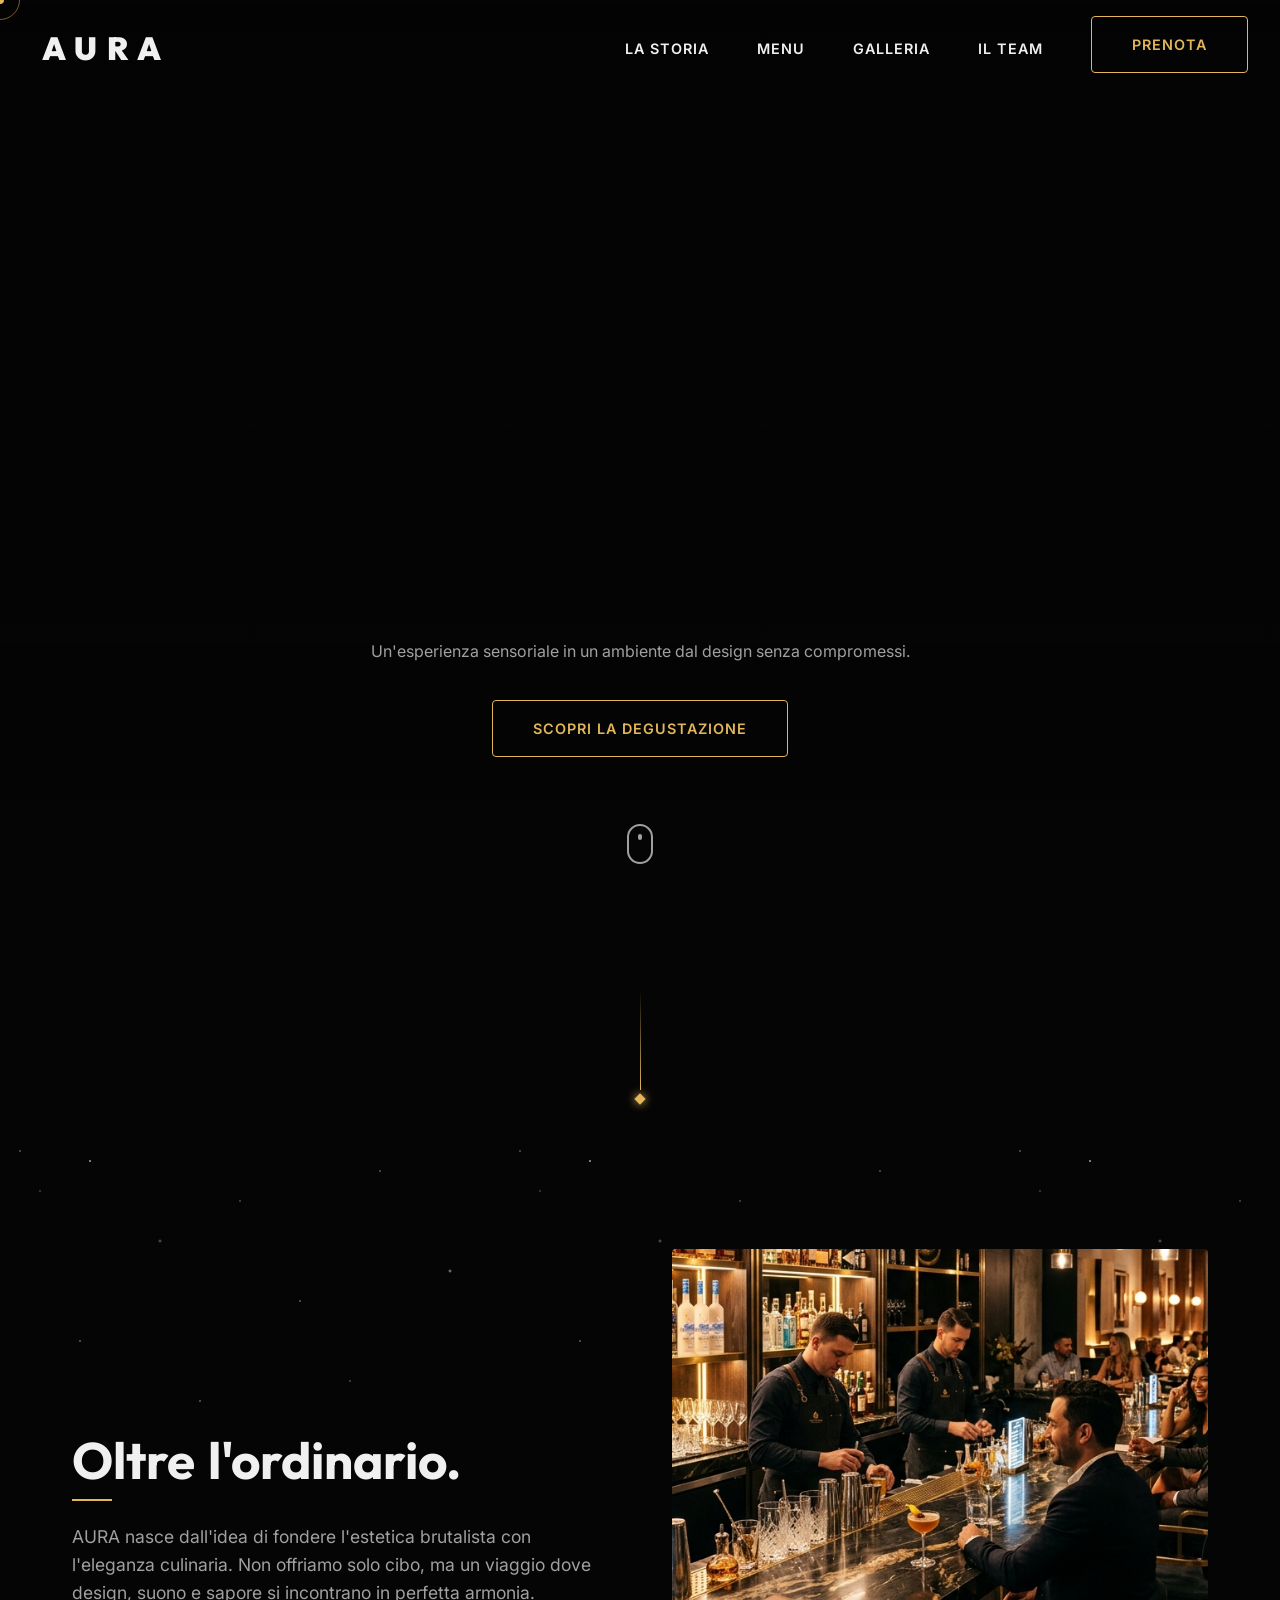
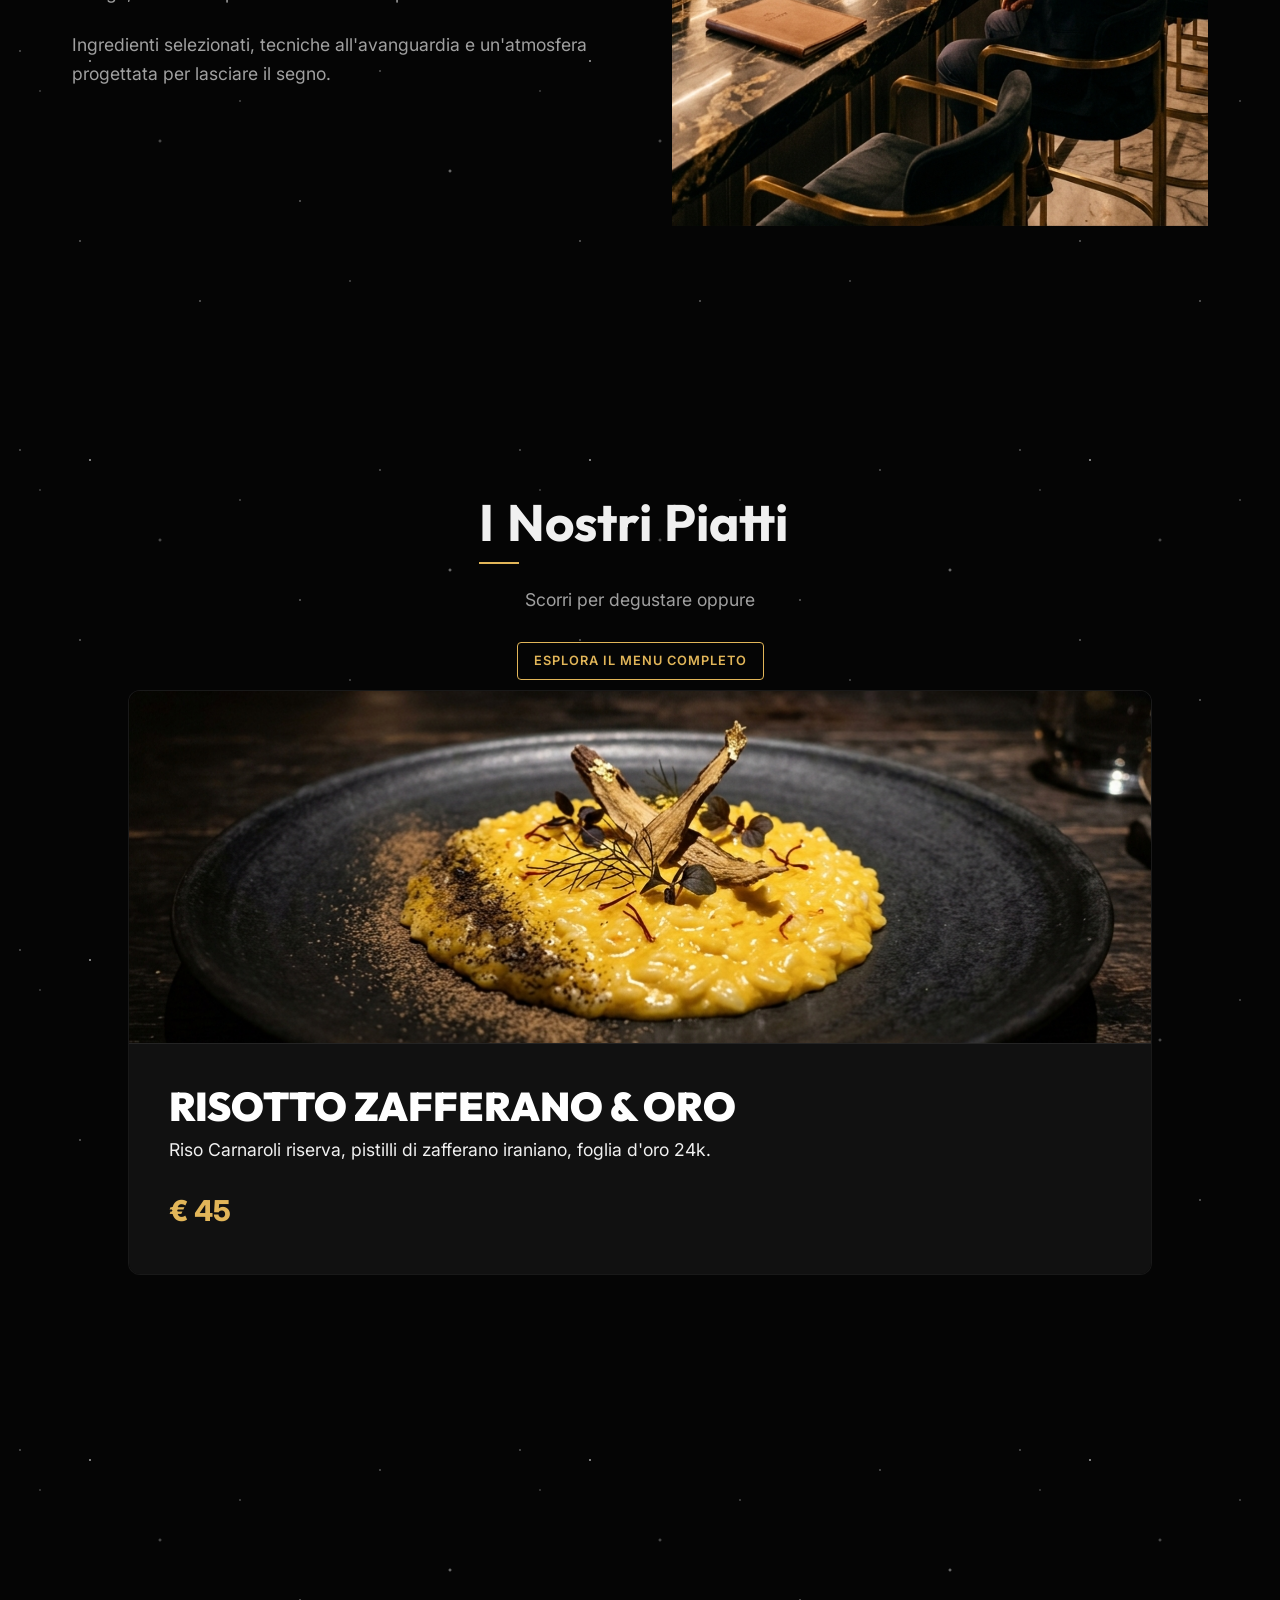
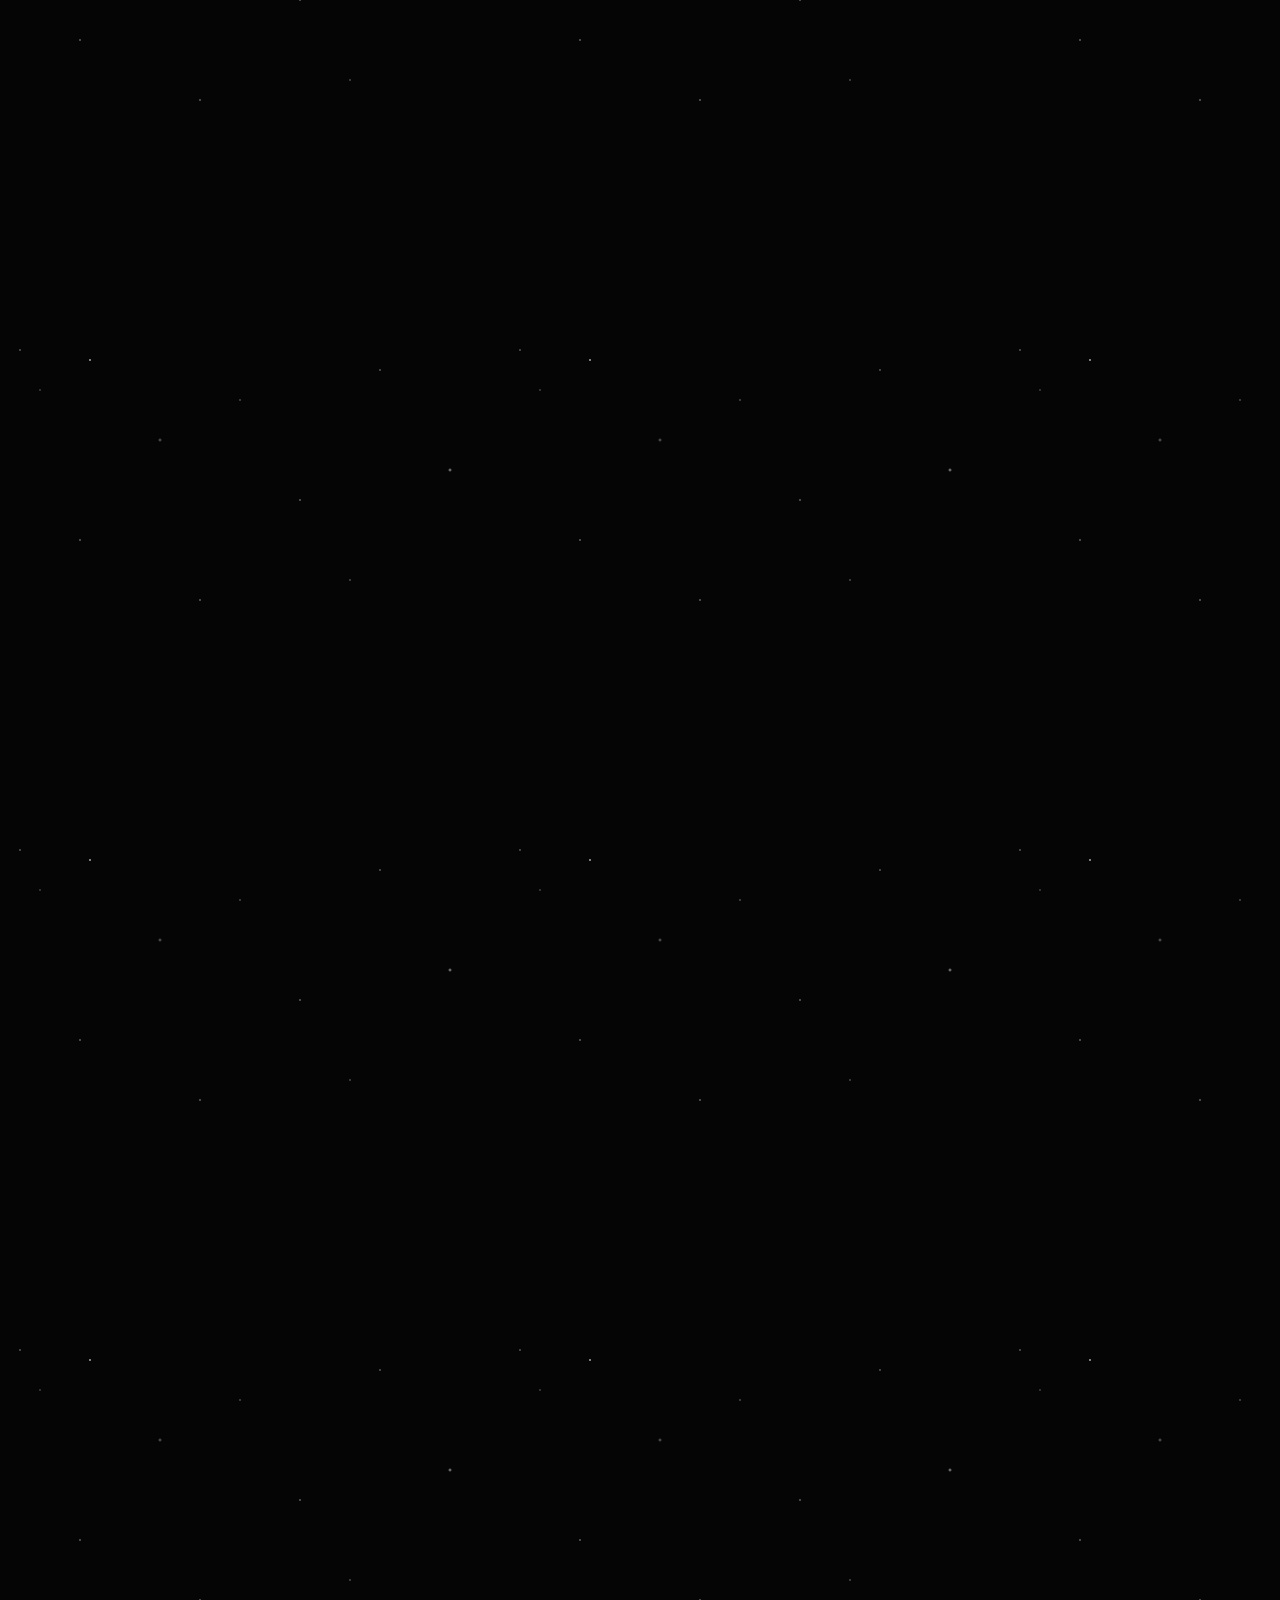
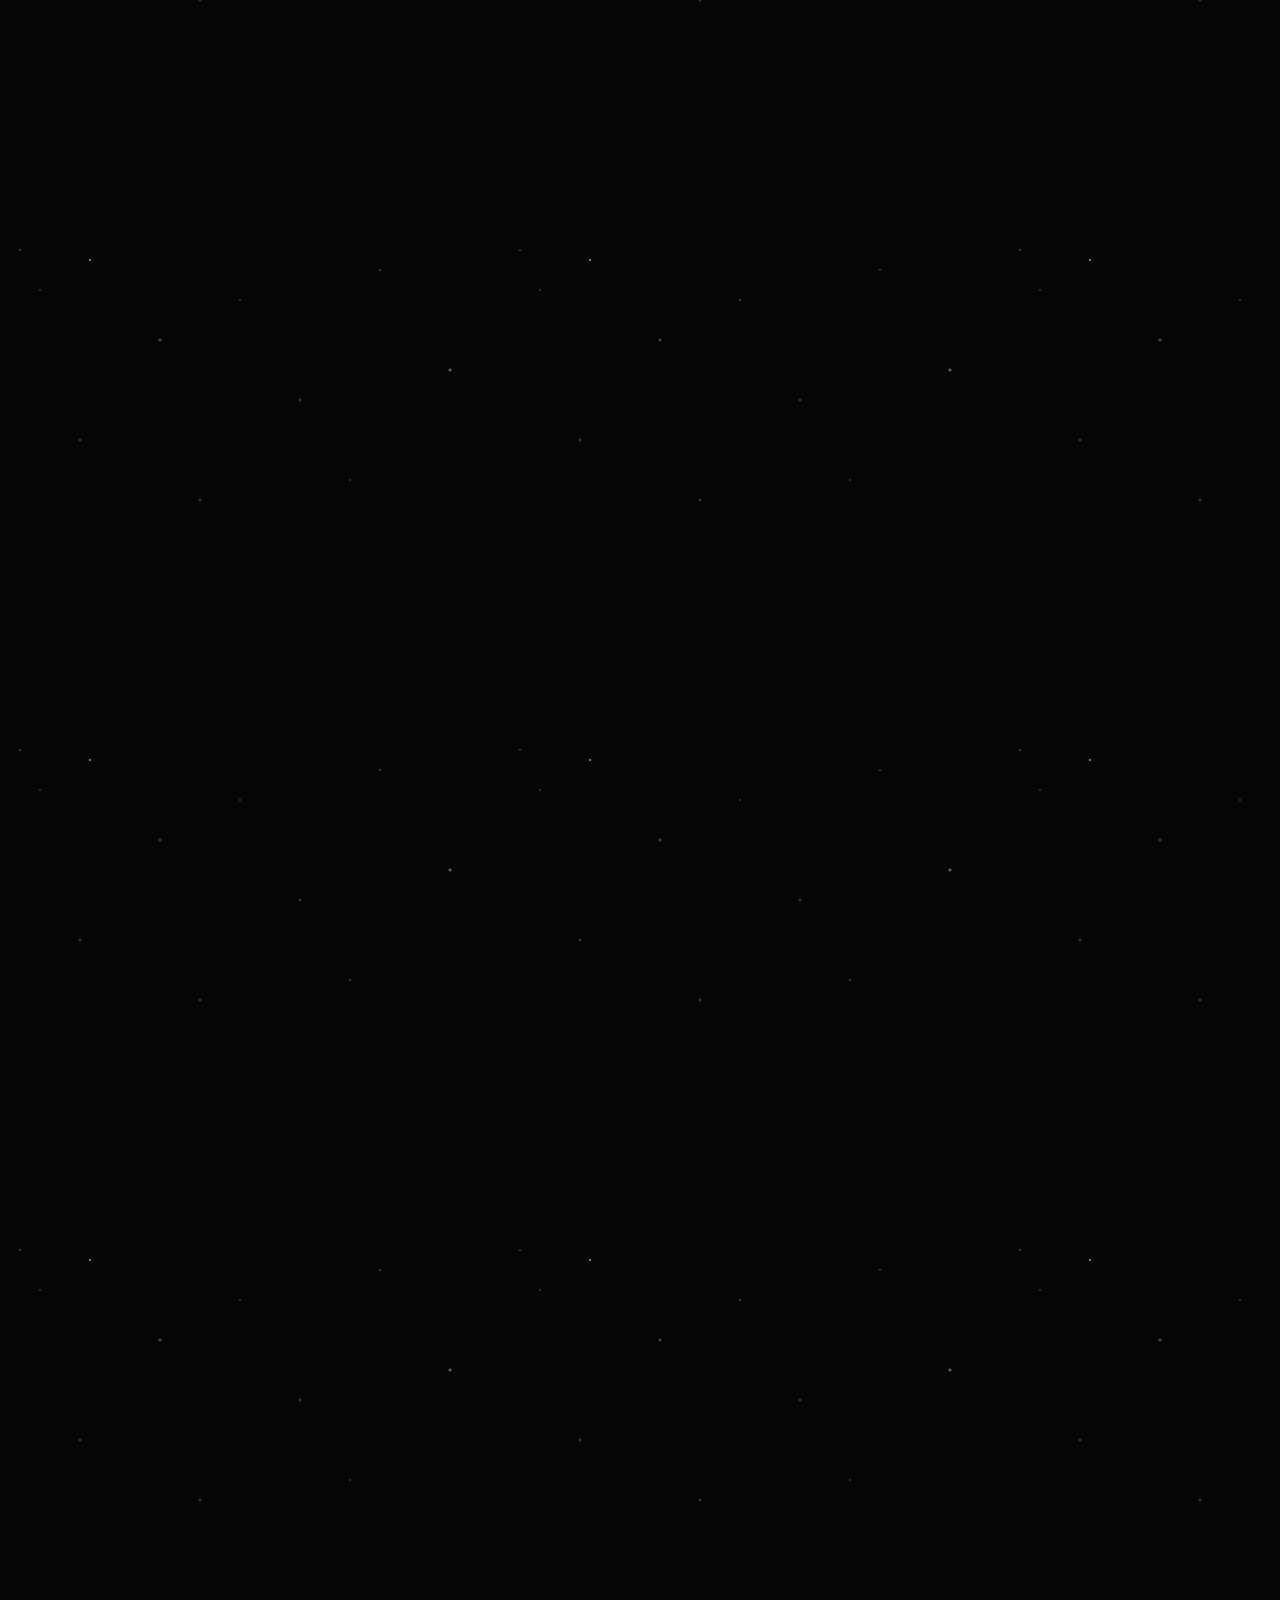
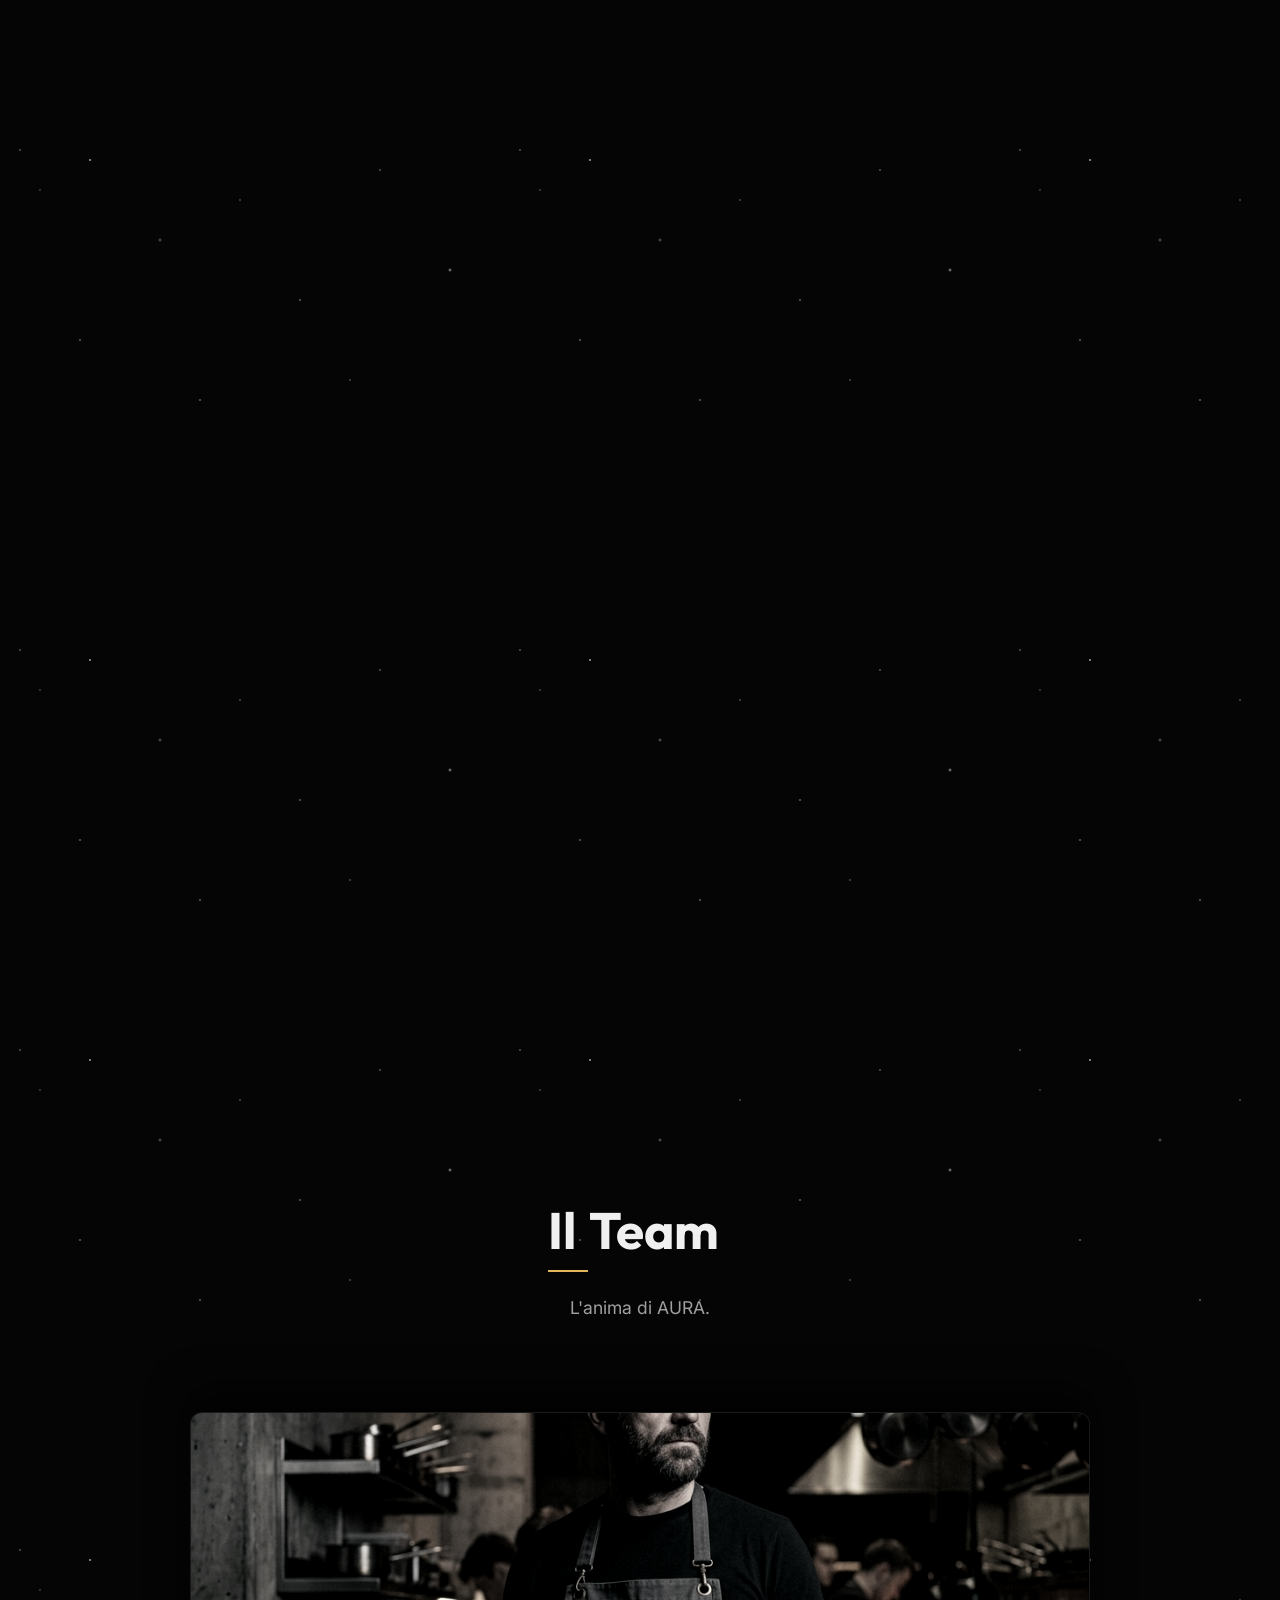
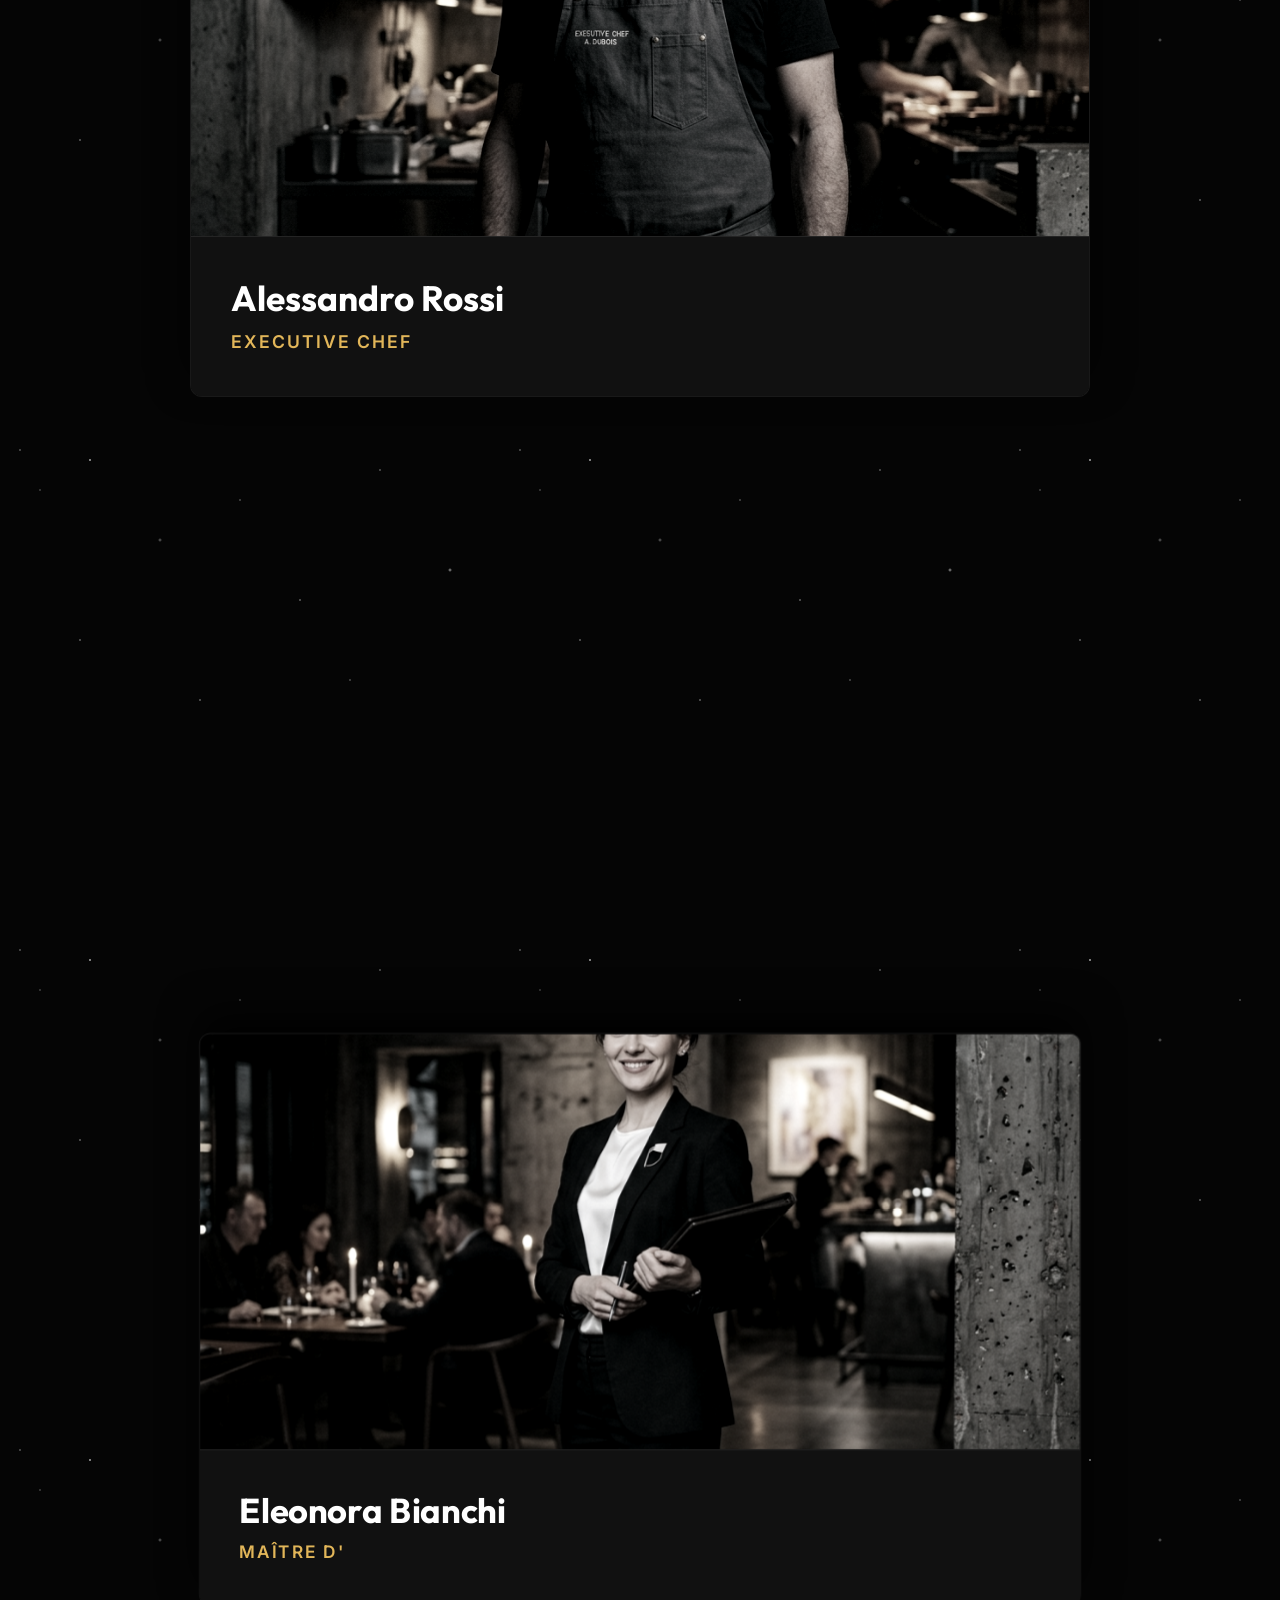
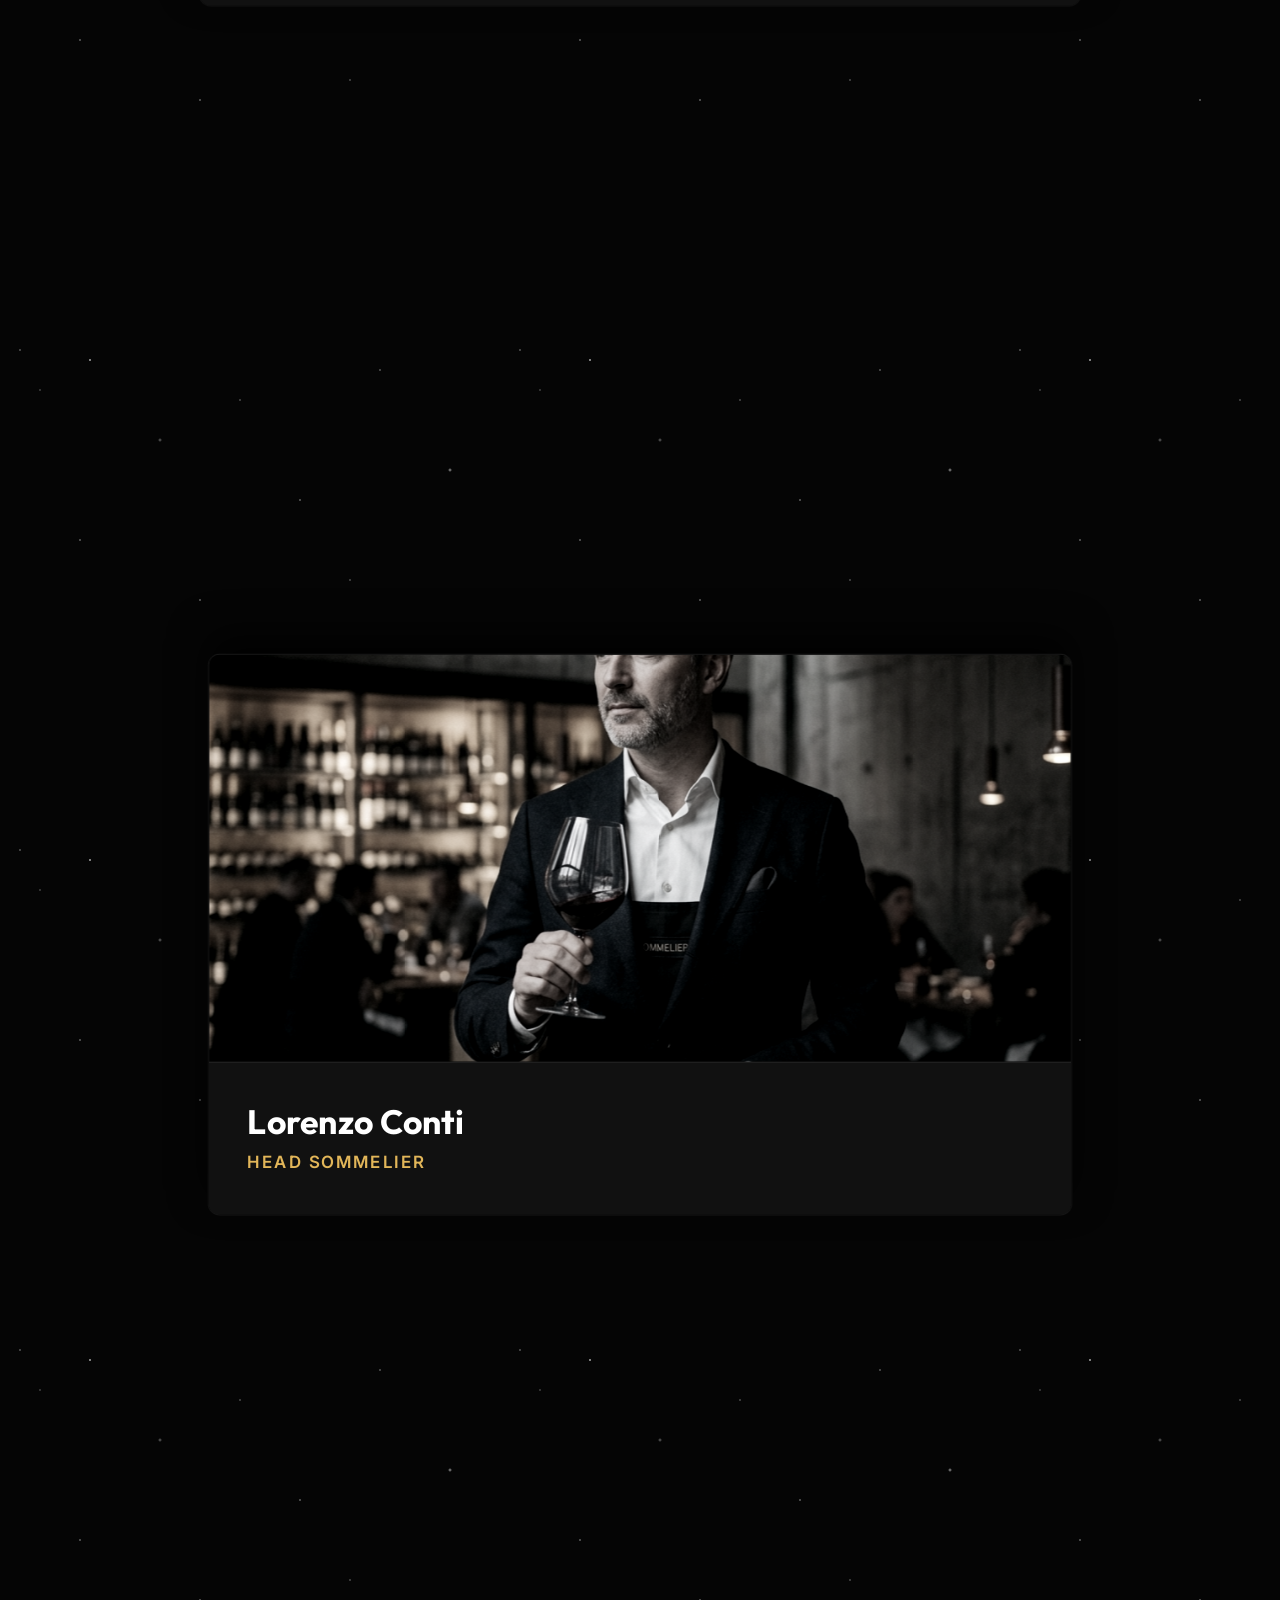
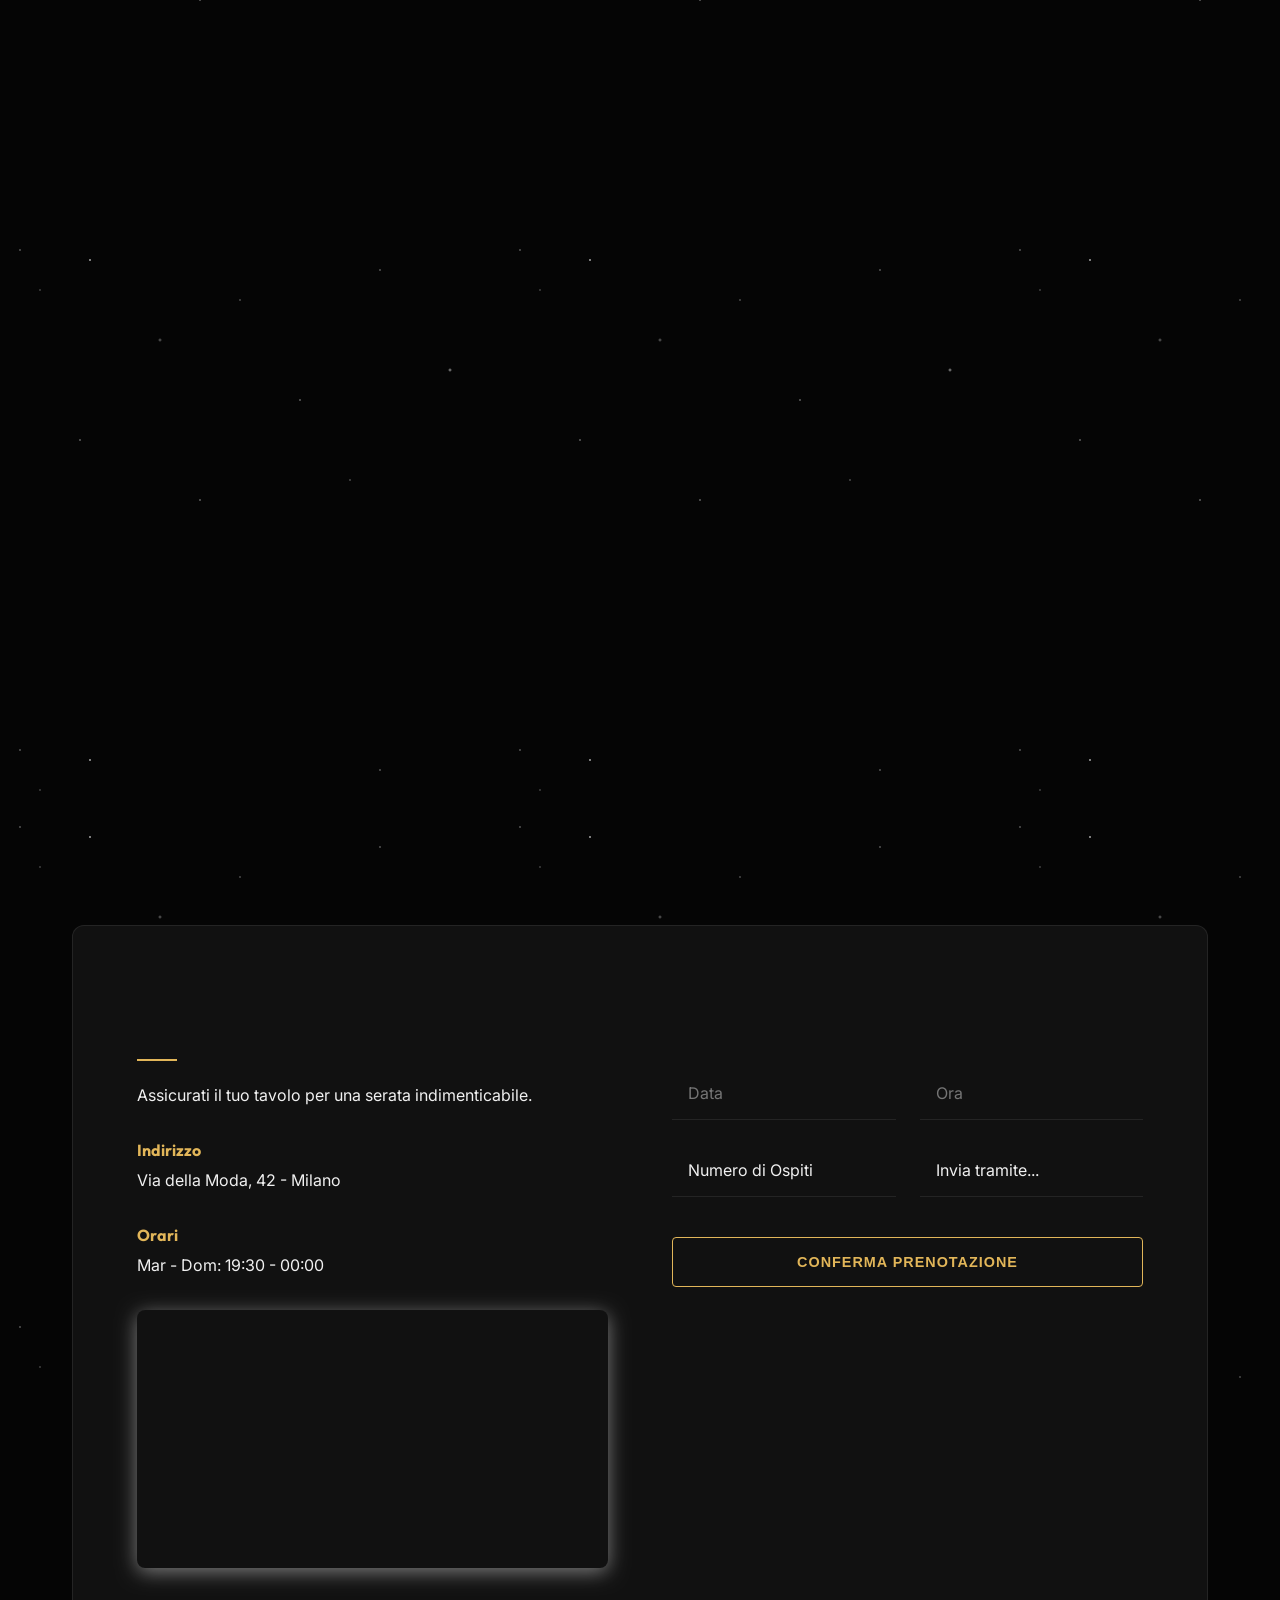
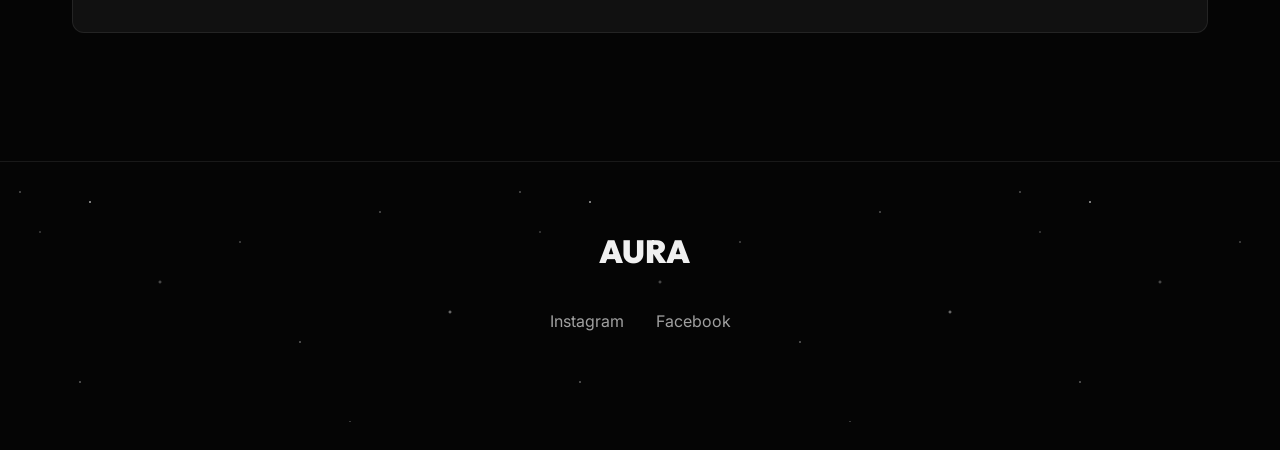
==== index.html @ 6ef17a2d "Add files via upload" ====
<!DOCTYPE html>
<html lang="it">
<head>
    <meta charset="UTF-8">
    <meta name="viewport" content="width=device-width, initial-scale=1.0">
    <title> | Ristorante Moderno</title>
    <meta name="description" content="AURA - Un'esperienza culinaria moderna ed elegante.">
    <link rel="stylesheet" href="style.css?v=3">
    <link rel="preconnect" href="https://fonts.googleapis.com">
    <link rel="preconnect" href="https://fonts.gstatic.com" crossorigin>
    <link href="https://fonts.googleapis.com/css2?family=Inter:wght@300;400;600;800&family=Outfit:wght@400;700;900&display=swap" rel="stylesheet">
</head>
<body>
    <div class="preloader">
        <span class="preloader-text">AURA</span>
        <img class="preloader-img" src="" alt="Logo" style="display: none; max-height: 80px; width: auto; object-fit: contain;">
    </div>
    <script>
        (function() {
            const cachedColor = localStorage.getItem('aura_primary_color');
            if (cachedColor) {
                document.documentElement.style.setProperty('--accent', cachedColor);
                var result = /^#?([a-f\d]{2})([a-f\d]{2})([a-f\d]{2})$/i.exec(cachedColor);
                if(result) {
                    window.siteAccentRGB = {
                        r: parseInt(result[1], 16),
                        g: parseInt(result[2], 16),
                        b: parseInt(result[3], 16)
                    };
                }
            }

            const cachedName = localStorage.getItem('aura_restaurant_name');
            if (cachedName) {
                document.title = cachedName + " | Ristorante Moderno";
                const preloaderText = document.querySelector('.preloader-text');
                if (preloaderText) preloaderText.textContent = cachedName;
                document.addEventListener('DOMContentLoaded', () => {
                    document.querySelectorAll('.logo-text').forEach(t => t.textContent = cachedName);
                });
            }

            const cachedLogo = localStorage.getItem('aura_main_logo');
            if (cachedLogo) {
                const text = document.querySelector('.preloader-text');
                const img = document.querySelector('.preloader-img');
                if(text) text.style.display = 'none';
                if(img) {
                    img.src = cachedLogo;
                    img.style.display = 'block';
                }
                // Aggiorna anche il logo principale per calcoli precisi prima che script.js si avvii
                document.addEventListener('DOMContentLoaded', () => {
                    const mainLogos = document.querySelectorAll('.logo-img');
                    mainLogos.forEach(logoImg => {
                        logoImg.src = cachedLogo;
                        logoImg.style.display = 'inline-block';
                        const textLogo = logoImg.parentElement.querySelector('.logo-text');
                        if (textLogo) textLogo.style.display = 'none';
                        logoImg.parentElement.style.letterSpacing = '0';
                        logoImg.parentElement.style.fontSize = '0';
                        logoImg.parentElement.style.paddingLeft = '0';
                    });
                });
            }
        })();
    </script>
    <div id="cursor" class="custom-cursor"></div>
    <div id="cursor-follower" class="custom-cursor-follower"></div>

    <nav class="navbar" id="navbar">
        <div class="nav-container">
            <a href="#home" class="logo">
                <span class="logo-text">AURA</span>
                <img class="logo-img" src="" alt="AURA Logo" data-image-slot="main_logo" style="display: none; max-height: 40px; width: auto; object-fit: contain;">
            </a>
            <ul class="nav-links">
                <li><a href="#about" class="nav-item">La Storia</a></li>
                <li><a href="menu.html" class="nav-item">Menu</a></li>
                <li><a href="gallery.html" class="nav-item">Galleria</a></li>
                <li><a href="#team" class="nav-item">Il Team</a></li>
                <li><a href="#contact" class="nav-item btn-primary">Prenota</a></li>
            </ul>
            <div class="hamburger">
                <span class="bar"></span>
                <span class="bar"></span>
            </div>
        </div>
    </nav>

    <main>
        <!-- HERO SECTION -->
        <header class="hero" id="home">
            <video class="hero-video" autoplay muted loop playsinline>
                <source src="assets/hero-video.mp4" type="video/mp4">
            </video>
            <div class="hero-bg" data-image-slot="hero_bg" style="background-image: url('assets/hero.png');"></div>
            <div class="hero-overlay"></div>
            <div class="hero-content">
                <p class="hero-subtitle">Un'esperienza sensoriale in un ambiente dal design senza compromessi.</p>
                <a href="#menu" class="btn-primary hero-btn">Scopri la Degustazione</a>
            </div>
            <div class="scroll-indicator">
                <div class="mouse">
                    <div class="wheel"></div>
                </div>
            </div>
        </header>

        <!-- ELEGANT DIVIDER -->
        <div class="elegant-divider">
            <div class="vertical-line"></div>
            <div class="diamond"></div>
        </div>

        <!-- ABOUT SECTION -->
        <section id="about" class="about section dark-section">
            <div class="container">
                <div class="about-grid">
                    <div class="about-text">
                        <h2 class="section-title scroll-reveal-text"><span class="text-inner">Oltre l'ordinario.</span></h2>
                        <p class="scroll-reveal delay-1">AURA nasce dall'idea di fondere l'estetica brutalista con l'eleganza culinaria. Non offriamo solo cibo, ma un viaggio dove design, suono e sapore si incontrano in perfetta armonia.</p>
                        <p class="scroll-reveal delay-2">Ingredienti selezionati, tecniche all'avanguardia e un'atmosfera progettata per lasciare il segno.</p>
                    </div>
                    <div class="about-image scroll-reveal-scale delay-3">
                        <div class="image-box dark-box">
                            <img src="assets/gallery1.png" alt="AURA Atmosfera" data-image-slot="about_image">
                        </div>
                    </div>
                </div>
            </div>
        </section>

        <!-- MENU SECTION (PINNED SCROLL) -->
        <section id="menu" class="menu-pinned-section dark-section">
            <div class="menu-sticky-container">
                <div class="menu-header">
                    <h2 class="section-title scroll-reveal-text"><span class="text-inner">I Nostri Piatti</span></h2>
                    <p class="section-subtitle">Scorri per degustare oppure <br><br><a href="menu.html" class="btn-primary" style="font-size: 0.8rem; padding: 0.5rem 1rem;">Esplora il Menu Completo</a></p>
                </div>
                
                <div class="menu-horizontal-wrapper">
                    <!-- Piatto 1 -->
                    <div class="menu-card bento-item">
                        <div class="card-img-box">
                            <img src="assets/risotto.png" alt="Risotto Zafferano & Oro" data-image-slot="showcase_1">
                        </div>
                        <div class="bento-content">
                            <h3 class="dish-title">Risotto Zafferano & Oro</h3>
                            <p class="dish-desc">Riso Carnaroli riserva, pistilli di zafferano iraniano, foglia d'oro 24k.</p>
                            <span class="price">€ 45</span>
                        </div>
                    </div>
                    
                    <!-- Piatto 2 -->
                    <div class="menu-card bento-item">
                        <div class="card-img-box">
                            <img src="assets/astice.png" alt="Astice & Tartufo" data-image-slot="showcase_2">
                        </div>
                        <div class="bento-content">
                            <h3 class="dish-title">Astice & Tartufo</h3>
                            <p class="dish-desc">Astice blu bretone, burro nocciola, tartufo nero pregiato.</p>
                            <span class="price">€ 60</span>
                        </div>
                    </div>
                    
                    <!-- Piatto 3 -->
                    <div class="menu-card bento-item">
                        <div class="card-img-box">
                            <img src="assets/dish_octopus_1777058446156.png" alt="Polpo Arrostito" data-image-slot="showcase_3">
                        </div>
                        <div class="bento-content">
                            <h3 class="dish-title">Polpo Arrostito</h3>
                            <p class="dish-desc">Polpo croccante, crema di patate affumicate, polvere di olive.</p>
                            <span class="price">€ 38</span>
                        </div>
                    </div>
                </div>
            </div>
        </section>

        <!-- TEAM SECTION (VERTICAL STACK) -->
        <section id="team" class="team-stack-section dark-section">
            <div class="team-stack-container">
                <div class="team-header">
                    <h2 class="section-title scroll-reveal-text"><span class="text-inner">Il Team</span></h2>
                    <p class="section-subtitle">L'anima di AURA.</p>
                </div>
                
                <div class="team-stack-wrapper">
                    <!-- Membro 1 -->
                    <div class="team-card bento-item">
                        <div class="card-img-box">
                            <img src="assets/team_chef_1777128284473.png" alt="Executive Chef" data-image-slot="team_chef">
                        </div>
                        <div class="bento-content text-center">
                            <h3 class="member-name">Alessandro Rossi</h3>
                            <p class="member-role">Executive Chef</p>
                        </div>
                    </div>
                    <!-- Membro 2 -->
                    <div class="team-card bento-item">
                        <div class="card-img-box">
                            <img src="assets/team_maitre_1777128296565.png" alt="Maitre D'" data-image-slot="team_maitre">
                        </div>
                        <div class="bento-content text-center">
                            <h3 class="member-name">Eleonora Bianchi</h3>
                            <p class="member-role">Maître D'</p>
                        </div>
                    </div>
                    <!-- Membro 3 -->
                    <div class="team-card bento-item">
                        <div class="card-img-box">
                            <img src="assets/team_sommelier_1777128545236.png" alt="Head Sommelier" data-image-slot="team_sommelier">
                        </div>
                        <div class="bento-content text-center">
                            <h3 class="member-name">Lorenzo Conti</h3>
                            <p class="member-role">Head Sommelier</p>
                        </div>
                    </div>
                    
                    <!-- Spacer per garantire che la terza carta si blocchi prima di far scorrere via la sezione -->
                    <div class="stack-spacer" style="height: 40vh; width: 100%;"></div>
                </div>
            </div>
        </section>

        <!-- CONTACT SECTION -->
        <section id="contact" class="contact section">
            <div class="container">
                <div class="contact-wrapper scroll-reveal">
                    <div class="contact-info">
                        <h2 class="section-title scroll-reveal-text"><span class="text-inner">Prenota</span></h2>
                        <p class="scroll-reveal delay-1">Assicurati il tuo tavolo per una serata indimenticabile.</p>
                        <div class="info-block scroll-reveal delay-2">
                            <h4>Indirizzo</h4>
                            <p>Via della Moda, 42 - Milano</p>
                        </div>
                        <div class="info-block scroll-reveal delay-3">
                            <h4>Orari</h4>
                            <p>Mar - Dom: 19:30 - 00:00</p>
                        </div>
                        <a href="https://www.google.com/maps/search/?api=1&query=Via+della+Moda+42+Milano" target="_blank" class="map-link scroll-reveal delay-4">
                            <iframe src="https://www.google.com/maps/embed?pb=!1m18!1m12!1m3!1d2798.1565403562635!2d9.186515976527582!3d45.46666873327668!2m3!1f0!2f0!3f0!3m2!1i1024!2i768!4f13.1!3m3!1m2!1s0x4786c6b3e6ccebbd%3A0x6b6c22119eb502!2sPiazza%20della%20Scala%2C%20Milano%20MI!5e0!3m2!1sit!2sit!4v1700000000000!5m2!1sit!2sit" width="100%" height="250" style="border:0; pointer-events: none;" allowfullscreen="" loading="lazy" referrerpolicy="no-referrer-when-downgrade"></iframe>
                        </a>
                    </div>
                    <div class="contact-form scroll-reveal-scale delay-1">
                        <form id="reservation-form">
                            <div class="form-group scroll-reveal">
                                <input type="text" id="name" required placeholder="Nome e Cognome">
                            </div>
                            <div class="form-row">
                                <div class="form-group scroll-reveal delay-1">
                                    <input type="text" id="date" placeholder="Data" onfocus="(this.type='date')" onblur="if(!this.value) this.type='text'" required>
                                </div>
                                <div class="form-group scroll-reveal delay-2">
                                    <input type="text" id="time" placeholder="Ora" onfocus="(this.type='time')" onblur="if(!this.value) this.type='text'" required>
                                </div>
                            </div>
                            <div class="form-row">
                                <div class="form-group scroll-reveal delay-3">
                                    <select id="guests" required>
                                        <option value="" disabled selected>Numero di Ospiti</option>
                                        <option value="1">1 Persona</option>
                                        <option value="2">2 Persone</option>
                                        <option value="3">3 Persone</option>
                                        <option value="4">4 Persone</option>
                                        <option value="5+">5+ Persone</option>
                                    </select>
                                </div>
                                <div class="form-group scroll-reveal delay-3">
                                    <select id="contact-method" required>
                                        <option value="" disabled selected>Invia tramite...</option>
                                        <option value="whatsapp">WhatsApp</option>
                                        <option value="email">Email</option>
                                    </select>
                                </div>
                            </div>
                            <button type="submit" class="btn-primary full-width scroll-reveal delay-4">Conferma Prenotazione</button>
                        </form>
                    </div>
                </div>
            </div>
        </section>
    </main>

    <footer>
        <div class="container footer-content scroll-reveal">
            <div class="footer-logo scroll-reveal-scale">
                <span class="logo-text">AURA</span>
                <img class="logo-img" src="" alt="AURA Logo" data-image-slot="main_logo" style="display: none; max-height: 60px; width: auto; object-fit: contain; margin: 0 auto;">
            </div>
            <div class="footer-social">
                <a href="#" class="scroll-reveal delay-1">Instagram</a>
                <a href="#" class="scroll-reveal delay-2">Facebook</a>
            </div>
            <div class="footer-copy scroll-reveal delay-3">
                &copy; 2026 AURA Restaurant. Tutti i diritti riservati.
            </div>
        </div>
    </footer>

    <!-- Firebase Compat SDK -->
    <script src="https://www.gstatic.com/firebasejs/10.5.0/firebase-app-compat.js"></script>
    <script src="https://www.gstatic.com/firebasejs/10.5.0/firebase-firestore-compat.js"></script>
    
    <script src="script.js"></script>

    <!-- Lightbox Modal -->
    <div id="lightbox" class="lightbox">
        <span class="lightbox-close">&times;</span>
        <img id="lightbox-img" src="" alt="Fullscreen view">
    </div>
</body>
</html>
---- style.css ----
:root {
    --bg-color: #050505;
    --text-primary: #f0f0f0;
    --text-secondary: #a0a0a0;
    --accent: #E2B659; /* Premium Gold */
    --accent-hover: #F9D776;
    --card-bg: #111111;
    --border-color: rgba(255, 255, 255, 0.08);
    --nav-height: 80px;
    
    --font-heading: 'Outfit', sans-serif;
    --font-body: 'Inter', sans-serif;
    
    --transition-fast: 0.3s ease;
    --transition-slow: 0.8s cubic-bezier(0.16, 1, 0.3, 1);

    /* Starry Night Pattern */
    --starry-pattern: 
        radial-gradient(1px 1px at 20px 30px, rgba(255,255,255,0.8), rgba(0,0,0,0)),
        radial-gradient(1px 1px at 40px 70px, rgba(255,255,255,0.6), rgba(0,0,0,0)),
        radial-gradient(1.5px 1.5px at 90px 40px, rgba(255,255,255,0.9), rgba(0,0,0,0)),
        radial-gradient(2px 2px at 160px 120px, rgba(255,255,255,0.4), rgba(0,0,0,0)),
        radial-gradient(1px 1px at 240px 80px, rgba(255,255,255,0.7), rgba(0,0,0,0)),
        radial-gradient(1.5px 1.5px at 300px 180px, rgba(255,255,255,0.5), rgba(0,0,0,0)),
        radial-gradient(1px 1px at 380px 50px, rgba(255,255,255,0.8), rgba(0,0,0,0)),
        radial-gradient(2px 2px at 450px 150px, rgba(255,255,255,0.6), rgba(0,0,0,0)),
        radial-gradient(1px 1px at 80px 220px, rgba(255,255,255,0.9), rgba(0,0,0,0)),
        radial-gradient(1.5px 1.5px at 200px 280px, rgba(255,255,255,0.5), rgba(0,0,0,0)),
        radial-gradient(1px 1px at 350px 260px, rgba(255,255,255,0.7), rgba(0,0,0,0));
    --starry-size: 500px 500px;
    --starry-pos: 0 0;
}

* {
    margin: 0;
    padding: 0;
    box-sizing: border-box;
    cursor: none !important;
}

html {
    scroll-behavior: smooth;
    font-size: 16px;
}

body {
    background-color: var(--bg-color);
    color: var(--text-primary);
    font-family: var(--font-body);
    line-height: 1.6;
    cursor: none; /* Custom cursor */
}

html {
    scroll-behavior: smooth;
    font-size: 16px;
}

body.no-scroll {
    overflow: hidden;
}

/* Custom Cursor */
.custom-cursor {
    width: 8px;
    height: 8px;
    background-color: var(--accent);
    border-radius: 50%;
    position: fixed;
    pointer-events: none;
    z-index: 100002;
    transform: translate(-50%, -50%);
    transition: transform 0.1s ease;
}

.custom-cursor-follower {
    width: 40px;
    height: 40px;
    border: 1px solid color-mix(in srgb, var(--accent) 50%, transparent);
    border-radius: 50%;
    position: fixed;
    pointer-events: none;
    z-index: 100001;
    transform: translate(-50%, -50%);
    transition: width 0.3s cubic-bezier(0.16, 1, 0.3, 1), height 0.3s cubic-bezier(0.16, 1, 0.3, 1), background-color 0.3s ease, border-radius 0.3s ease;
    display: flex;
    align-items: center;
    justify-content: center;
}

.custom-cursor-follower::after {
    content: attr(data-text);
    color: var(--bg-color);
    font-size: 0.8rem;
    font-weight: 800;
    font-family: var(--font-heading);
    opacity: 0;
    transition: opacity 0.3s ease;
}

body:hover .custom-cursor-follower.active {
    width: 60px;
    height: 60px;
    background-color: color-mix(in srgb, var(--accent) 10%, transparent);
    border-color: var(--accent);
}

body:hover .custom-cursor-follower.view-mode {
    width: 80px;
    height: 80px;
    background-color: var(--accent);
    border-color: var(--accent);
}

body:hover .custom-cursor-follower.view-mode::after {
    opacity: 1;
}

/* Preloader */
.preloader {
    position: fixed;
    top: 0;
    left: 0;
    width: 100%;
    height: 100vh;
    background-color: var(--bg-color);
    z-index: 10000;
    display: flex;
    align-items: center;
    justify-content: center;
    font-family: var(--font-heading);
    font-size: 3rem;
    font-weight: 900;
    color: var(--accent);
    transition: transform 0.8s cubic-bezier(0.76, 0, 0.24, 1);
}

.preloader.hide {
    transform: translateY(-100%);
}

/* Marquee Section */
.marquee-section {
    padding: 3rem 0;
    background-color: var(--accent); /* the text is accent, wait, marquee has accent bg */
    background-image: var(--starry-pattern);
    background-size: var(--starry-size);
    background-position: var(--starry-pos);
    color: var(--bg-color);
    overflow: hidden;
    position: relative;
    z-index: 2;
}

.marquee-inner {
    display: flex;
    width: max-content;
    animation: marquee 20s linear infinite;
}

.marquee-inner span {
    font-size: 4rem;
    font-family: var(--font-heading);
    font-weight: 900;
    padding-right: 3rem;
    white-space: nowrap;
    text-transform: uppercase;
}

@keyframes marquee {
    0% { transform: translateX(0); }
    100% { transform: translateX(-50%); }
}

/* Typography */
h1, h2, h3, h4 {
    font-family: var(--font-heading);
    font-weight: 700;
    line-height: 1.2;
}

a {
    text-decoration: none;
    color: inherit;
}

.container {
    max-width: 1200px;
    margin: 0 auto;
    padding: 0 2rem;
}

.section {
    padding: 8rem 0;
    position: relative;
    background-color: var(--bg-color);
    background-image: var(--starry-pattern);
    background-size: var(--starry-size);
    background-position: var(--starry-pos);
    z-index: 2;
}

/* Buttons */
.btn-primary {
    display: inline-block;
    padding: 1rem 2.5rem;
    background-color: transparent;
    color: var(--accent);
    border: 1px solid var(--accent);
    border-radius: 4px;
    font-weight: 600;
    text-transform: uppercase;
    letter-spacing: 1px;
    font-size: 0.9rem;
    transition: color 0.3s ease, transform 0.5s cubic-bezier(0.16, 1, 0.3, 1);
    cursor: pointer;
    position: relative;
    overflow: hidden;
}

.btn-primary::before {
    content: '';
    position: absolute;
    top: 0;
    left: 0;
    width: 100%;
    height: 100%;
    background-color: var(--accent);
    transform: scaleX(0);
    transform-origin: right;
    transition: transform 0.4s cubic-bezier(0.16, 1, 0.3, 1);
    z-index: -1;
}

.btn-primary:hover {
    color: var(--bg-color);
}

.btn-primary:hover::before {
    transform: scaleX(1);
    transform-origin: left;
}

/* Navbar */
.navbar {
    position: fixed;
    top: 0;
    left: 0;
    width: 100%;
    padding: 1rem 0;
    z-index: 1000;
    transition: background-color 0.4s ease, padding 0.4s ease, backdrop-filter 0.4s ease, border-bottom 0.4s ease;
}

.navbar.scrolled {
    background-color: rgba(10, 10, 10, 0.4);
    backdrop-filter: blur(16px) saturate(180%);
    -webkit-backdrop-filter: blur(16px) saturate(180%);
    padding: 0.5rem 0;
    border-bottom: 1px solid rgba(255, 255, 255, 0.1);
}

.nav-container {
    max-width: 1400px;
    margin: 0 auto;
    padding: 0 2rem;
    display: flex;
    justify-content: space-between;
    align-items: center;
    height: 100%;
}

.logo {
    font-family: var(--font-heading);
    font-size: 2rem;
    font-weight: 900;
    letter-spacing: 0.3em;
    text-transform: uppercase;
    text-decoration: none;
    color: var(--text-primary);
    z-index: 2000;
    transition: none; 
    transform-origin: center center;
    display: inline-flex;
    align-items: center;
    justify-content: center;
    -webkit-font-smoothing: antialiased;
    -moz-osx-font-smoothing: grayscale;
}

.logo-text {
    padding-left: 0.3em; /* Compensa il letter-spacing per un centro matematico perfetto */
}

.nav-links {
    display: flex;
    list-style: none;
    gap: 3rem;
    align-items: center;
}

.nav-item {
    font-size: 0.9rem;
    text-transform: uppercase;
    letter-spacing: 1px;
    font-weight: 600;
    position: relative;
    display: inline-block;
    transition: transform 0.5s cubic-bezier(0.16, 1, 0.3, 1);
}

.nav-links a:not(.btn-primary)::after {
    content: '';
    position: absolute;
    bottom: -5px;
    left: 0;
    width: 100%;
    height: 1px;
    background-color: var(--accent);
    transform: scaleX(0);
    transform-origin: right;
    transition: transform 0.3s ease;
}

.nav-links a:not(.btn-primary):hover::after {
    transform: scaleX(1);
    transform-origin: left;
}

.hamburger {
    display: none;
    cursor: pointer;
}

/* Hero Section */
.hero {
    height: 100vh;
    height: 100dvh;
    position: relative;
    display: flex;
    align-items: center;
    justify-content: center;
    overflow: hidden;
}

.hero-video {
    position: fixed;
    top: 0;
    left: 0;
    width: 100%;
    height: 100vh;
    height: 100dvh;
    object-fit: cover;
    z-index: -2;
    transform: scale(1.1);
    transition: transform 10s ease-out;
}

.hero.loaded .hero-video {
    transform: scale(1);
}

.hero-bg {
    display: none; /* Hidden on desktop */
    position: fixed;
    top: 0;
    left: 0;
    width: 100%;
    height: 100vh;
    height: 100dvh;
    background-size: cover;
    background-position: center;
    z-index: -2;
    transform: scale(1.1);
    transition: transform 10s ease-out;
}

.hero.loaded .hero-bg {
    transform: scale(1);
}

.hero-overlay {
    position: fixed;
    top: 0;
    left: 0;
    width: 100%;
    height: 100vh;
    height: 100dvh;
    background: linear-gradient(to bottom, rgba(0,0,0,0.2) 0%, rgba(5,5,5,1) 95%);
    z-index: -1;
}

.hero-content {
    text-align: center;
    width: 100%;
    max-width: 1000px;
    padding: 0 2rem;
    z-index: 1;
    position: absolute;
    bottom: clamp(10%, 15vh, 15%);
    left: 50%;
    transform: translateX(-50%);
}

.hero-title {
    font-size: clamp(3rem, min(7.5vw, 15vh), 8rem);
    display: flex;
    flex-direction: column;
    margin-bottom: clamp(0.5rem, 2vh, 1.5rem);
    line-height: 0.95;
    letter-spacing: -2px;
    text-transform: uppercase;
}

.title-line {
    display: block;
    opacity: 0;
    transform: translateY(60px);
    animation: fadeUp 1.2s cubic-bezier(0.16, 1, 0.3, 1) forwards;
}

.title-line:nth-child(2) {
    animation-delay: 0.15s;
}

.highlight {
    background: linear-gradient(90deg, var(--accent), var(--accent-hover));
    -webkit-background-clip: text;
    -webkit-text-fill-color: transparent;
    color: var(--accent);
}

.hero-subtitle {
    font-size: clamp(1rem, min(1.2vw, 2.5vh), 1.2rem);
    color: var(--text-secondary);
    margin-bottom: clamp(1.5rem, 4vh, 3rem);
    opacity: 0;
    transform: translateY(30px);
    animation: fadeUp 1.2s cubic-bezier(0.16, 1, 0.3, 1) forwards 0.3s;
}

.hero-btn {
    opacity: 0;
    animation: fadeUp 1.2s cubic-bezier(0.16, 1, 0.3, 1) forwards 0.45s;
}

.scroll-indicator {
    position: absolute;
    bottom: clamp(15px, 4vh, 40px);
    left: 50%;
    transform: translateX(-50%);
    opacity: 0;
    animation: fadeIn 1s ease forwards 1s;
}

.mouse {
    width: 26px;
    height: 40px;
    border: 2px solid var(--text-secondary);
    border-radius: 20px;
    position: relative;
}

.wheel {
    width: 4px;
    height: 6px;
    background: var(--text-secondary);
    border-radius: 2px;
    position: absolute;
    top: 8px;
    left: 50%;
    transform: translateX(-50%);
    animation: scroll 1.5s infinite;
}

/* Elegant Divider */
.elegant-divider {
    display: flex;
    flex-direction: column;
    align-items: center;
    padding: 10vh 0 2vh;
    background-color: var(--bg-color);
    position: relative;
    z-index: 10;
}

.vertical-line {
    width: 1px;
    height: 100px;
    background: linear-gradient(to bottom, transparent, var(--accent));
}

.diamond {
    width: 8px;
    height: 8px;
    background-color: var(--accent);
    transform: rotate(45deg);
    margin-top: 5px;
    box-shadow: 0 0 10px var(--accent);
}

/* About Section */
.about-grid {
    display: grid;
    grid-template-columns: 1fr 1fr;
    gap: 4rem;
    align-items: center;
}

.section-title {
    font-size: clamp(2rem, 4vw, 3.5rem);
    margin-bottom: 2rem;
    position: relative;
    display: inline-block;
}

.section-title::after {
    content: '';
    position: absolute;
    bottom: -10px;
    left: 0;
    width: 40px;
    height: 2px;
    background-color: var(--accent);
}

.about-text p {
    color: var(--text-secondary);
    font-size: 1.1rem;
    margin-bottom: 1.5rem;
}

.about-image {
    position: relative;
}

.image-box {
    width: 100%;
    padding-bottom: 120%; /* Aspect ratio */
    border-radius: 4px;
    overflow: hidden;
    position: relative;
    transition: transform 0.6s cubic-bezier(0.16, 1, 0.3, 1), box-shadow 0.6s cubic-bezier(0.16, 1, 0.3, 1);
    transform-style: preserve-3d;
}

.image-box img {
    position: absolute;
    top: -10%; /* Give extra room for parallax */
    left: -10%;
    width: 120%;
    height: 120%;
    object-fit: cover;
    transform: translateY(var(--parallax-y, 0px)) scale(1.1);
    transition: transform 0.2s linear; /* Fast for parallax */
}

/* Menu Section */
.section-subtitle {
    color: var(--text-secondary);
    font-size: 1.1rem;
    margin-bottom: 4rem;
}

/* Menu Pinned Scroll Section */
.menu-pinned-section {
    height: 600vh; /* Aumentato per rendere il sito più lungo e lo scroll più controllato */
    position: relative;
    background-color: var(--bg-color);
    background-image: var(--starry-pattern);
    background-size: var(--starry-size);
    background-position: var(--starry-pos);
    z-index: 2;
}

.menu-sticky-container {
    position: sticky;
    top: 0;
    height: 100vh;
    width: 100%;
    overflow: hidden;
    display: flex;
    flex-direction: column;
    justify-content: center;
    align-items: flex-start; /* FONDAMENTALE: Fa partire il carosello dal margine sinistro! */
}

.menu-header {
    position: absolute;
    top: 8vh; /* Alzato verso l'alto */
    left: 0;
    width: 100%;
    text-align: center;
    z-index: 10;
}

.menu-horizontal-wrapper {
    display: flex;
    gap: 20vw;
    padding: 0 10vw;
    align-items: center;
    height: 65vh; /* Ridotto per non toccare il titolo */
    margin-top: 25vh; /* Spinto in basso per lasciare spazio al titolo "I Nostri Piatti" */
    will-change: transform;
    width: max-content;
}

.menu-card {
    width: 80vw; /* Riquadri larghissimi, esatti 80% dello schermo */
    max-width: none; /* Rimosso limite massimo per evitare che schermi grandi ne vedano due */
    height: 100%;
    flex-shrink: 0;
    display: flex;
    flex-direction: column;
    justify-content: flex-start;
    padding: 0; /* Padding rimosso dal contenitore per permettere all'immagine di riempirlo */
    position: relative;
    border-radius: 12px;
    background-color: var(--bg-color); /* Sfondo solido per il testo */
    border: 1px solid var(--border-color);
    transition: transform 0.6s cubic-bezier(0.16, 1, 0.3, 1), box-shadow 0.6s cubic-bezier(0.16, 1, 0.3, 1);
    transform-style: preserve-3d;
    overflow: hidden;
}

.card-img-box {
    position: relative;
    width: 100%;
    flex: 1; /* L'immagine prende tutto lo spazio rimanente */
    overflow: hidden;
    z-index: 0;
}

.card-img-box img {
    width: 100%;
    height: 100%;
    object-fit: cover;
    transition: transform 0.8s cubic-bezier(0.16, 1, 0.3, 1);
}

.menu-card:hover .card-img-box img {
    transform: scale(1.08); /* Effetto zoom più pronunciato al passaggio del mouse */
}

.menu-card .bento-content {
    position: relative;
    z-index: 2;
    padding: 2.5rem;
    background-color: var(--card-bg); /* Il testo ha il suo blocco scuro sotto l'immagine */
    transform: translateZ(30px); /* Leggero effetto 3D sul blocco di testo */
    border-top: 1px solid var(--border-color);
}

.menu-card .dish-title {
    font-size: 2.5rem;
    color: white;
    font-family: var(--font-heading);
    font-weight: 900;
    text-transform: uppercase;
    line-height: 1.1;
    margin-bottom: 0.5rem;
}

.menu-card .dish-desc {
    font-size: 1.1rem;
    color: var(--text-color);
    margin-bottom: 1.5rem;
}

.menu-card .price {
    font-size: 1.8rem;
    color: var(--accent);
    font-weight: 800;
    display: inline-block;
}

/* Team Vertical Stack Section */
.team-stack-section {
    position: relative;
    background-color: var(--bg-color);
    background-image: var(--starry-pattern);
    background-size: var(--starry-size);
    background-position: var(--starry-pos);
    z-index: 2;
    padding: 20vh 0 20vh 0; /* Compromesso per scorrere un po' */
}

.team-stack-container {
    max-width: 1400px;
    margin: 0 auto;
    padding: 0 2rem;
    position: relative;
}

.team-stack-container .team-header {
    position: sticky;
    top: 12vh; /* Sotto la navbar, perfettamente visibile */
    width: 100%;
    text-align: center;
    z-index: 10;
    margin-bottom: 10vh;
}

.team-stack-wrapper {
    display: flex;
    flex-direction: column;
    align-items: center;
    gap: 70vh; 
    padding-bottom: 0; 
}

.team-card {
    position: sticky;
    top: 25vh; /* Le carte si fermano e si impilano qui */
    width: 80vw;
    max-width: 900px;
    height: 65vh;
    display: flex;
    flex-direction: column;
    justify-content: flex-start;
    padding: 0; 
    border-radius: 12px;
    background-color: var(--bg-color); 
    border: 1px solid var(--border-color);
    transition: transform 0.6s cubic-bezier(0.16, 1, 0.3, 1), box-shadow 0.6s cubic-bezier(0.16, 1, 0.3, 1);
    transform-style: preserve-3d;
    overflow: hidden;
    box-shadow: 0 -20px 40px rgba(0,0,0,0.8); /* Ombra dinamica per distaccare le carte impilate */
}

.team-card:nth-child(1) { top: 26vh; z-index: 1; }
.team-card:nth-child(2) { top: 29vh; z-index: 2; transform: scale(0.98); }
.team-card:nth-child(3) { top: 32vh; z-index: 3; transform: scale(0.96); }

.team-card:hover {
    transform: translateY(-5px) scale(1) !important; /* Forza l'effetto hover sopra le scale statiche */
}

.team-card .card-img-box {
    position: relative;
    width: 100%;
    flex: 1;
    overflow: hidden;
    z-index: 0;
}

.team-card .card-img-box img {
    position: absolute;
    top: 0;
    left: 0;
    width: 100%;
    height: 100%;
    object-fit: cover;
    filter: grayscale(80%) contrast(1.1);
    transition: filter 0.4s ease, transform 0.6s ease;
}

.team-card:hover .card-img-box img {
    filter: grayscale(0%) contrast(1);
    transform: scale(1.05);
}

.team-card .bento-content {
    position: relative;
    z-index: 2;
    padding: 2.5rem;
    background-color: var(--card-bg); 
    transform: translateZ(30px); 
    border-top: 1px solid var(--border-color);
}

.member-name {
    font-family: var(--font-heading);
    font-size: 2.2rem;
    color: white;
    margin-bottom: 0.5rem;
}

.member-role {
    color: var(--accent);
    font-size: 1.1rem;
    font-weight: 600;
    text-transform: uppercase;
    letter-spacing: 2px;
}

/* Full Menu Page */
.page-inner {
    padding-top: var(--nav-height);
}

.menu-page-header {
    text-align: center;
    margin-bottom: 6rem;
    padding-top: 4rem;
}

.menu-categories {
    max-width: 900px;
    margin: 0 auto;
}

.menu-category {
    margin-bottom: 5rem;
}

.category-title {
    font-size: 3rem;
    color: var(--accent);
    text-align: center;
    margin-bottom: 3rem;
    position: relative;
    padding-bottom: 1rem;
}

.category-title::after {
    content: '';
    position: absolute;
    bottom: 0;
    left: 50%;
    transform: translateX(-50%);
    width: 60px;
    height: 2px;
    background-color: var(--border-color);
}

.menu-list {
    list-style: none;
}

.menu-item {
    margin-bottom: 2rem;
}

.item-header {
    display: flex;
    align-items: baseline;
    margin-bottom: 0.5rem;
}

.item-name {
    font-size: 1.5rem;
    color: white;
    font-family: var(--font-heading);
    margin: 0;
    white-space: nowrap;
}

.item-dots {
    flex-grow: 1;
    border-bottom: 1px dotted var(--text-secondary);
    margin: 0 1rem;
    position: relative;
    top: -5px;
    opacity: 0.5;
}

.item-price {
    font-size: 1.5rem;
    color: var(--accent);
    font-family: var(--font-heading);
    font-weight: 700;
}

.item-desc {
    color: var(--text-secondary);
    font-size: 1rem;
    max-width: 80%;
}

/* Contact */
.contact-wrapper {
    display: grid;
    grid-template-columns: 1fr 1fr;
    gap: 4rem;
    background-color: var(--card-bg);
    padding: 4rem;
    border-radius: 12px;
    border: 1px solid var(--border-color);
}

.info-block {
    margin-top: 2rem;
}

.info-block h4 {
    color: var(--accent);
    margin-bottom: 0.5rem;
}

.map-link {
    display: block;
    margin-top: 2rem;
    border-radius: 8px;
    overflow: hidden;
    filter: grayscale(100%) invert(90%);
    transition: transform 0.4s cubic-bezier(0.16, 1, 0.3, 1), filter 0.4s ease;
    cursor: pointer;
    box-shadow: 0 4px 20px rgba(0,0,0,0.5);
}

.map-link:hover {
    transform: scale(1.03);
    filter: grayscale(20%) invert(10%);
}

.contact-form .form-group {
    margin-bottom: 1.5rem;
}

.form-row {
    display: flex;
    gap: 1.5rem;
}

.form-row .form-group {
    flex: 1;
}

input, select {
    width: 100%;
    padding: 1rem;
    background-color: transparent;
    border: none;
    border-bottom: 1px solid var(--border-color);
    color: var(--text-primary);
    font-family: var(--font-body);
    font-size: 1rem;
    transition: border-color 0.3s ease;
    border-radius: 0; /* Fix iOS */
    -webkit-appearance: none; /* Fix iOS select/inputs */
    appearance: none;
}

input:focus, select:focus {
    outline: none;
    border-bottom-color: var(--accent);
}

input[type="date"], input[type="time"], select {
    cursor: pointer;
    color-scheme: dark; 
}

/* Fix iOS date/time placeholder issue */
input[type="date"]::-webkit-date-and-time-value,
input[type="time"]::-webkit-date-and-time-value {
    color: var(--text-primary);
    text-align: left;
}

input[type="date"]::-webkit-calendar-picker-indicator,
input[type="time"]::-webkit-calendar-picker-indicator {
    filter: invert(1);
    opacity: 0.8;
    cursor: pointer;
}

select option {
    background-color: #111111; 
    color: #f0f0f0;
}

.full-width {
    width: 100%;
    margin-top: 1rem;
}

/* Footer */
footer {
    border-top: 1px solid var(--border-color);
    padding: 4rem 0 2rem;
    text-align: center;
    position: relative;
    z-index: 2;
    background-color: var(--bg-color);
    background-image: var(--starry-pattern);
    background-size: var(--starry-size);
    background-position: var(--starry-pos);
}

.footer-logo {
    font-family: var(--font-heading);
    font-size: 2rem;
    font-weight: 900;
    margin-bottom: 2rem;
    display: flex;
    justify-content: center;
    align-items: center;
}

.footer-social {
    display: flex;
    justify-content: center;
    gap: 2rem;
    margin-bottom: 2rem;
}

.footer-social a {
    color: var(--text-secondary);
    transition: color 0.3s ease;
}

.footer-social a:hover {
    color: var(--accent);
}

.footer-copy {
    color: var(--text-secondary);
    font-size: 0.9rem;
}

/* Animations */
@keyframes fadeUp {
    from {
        opacity: 0;
        transform: translateY(60px);
    }
    to {
        opacity: 1;
        transform: translateY(0);
    }
}

@keyframes fadeIn {
    from { opacity: 0; }
    to { opacity: 1; }
}

@keyframes scroll {
    0% { transform: translate(-50%, 0); opacity: 1; }
    100% { transform: translate(-50%, 15px); opacity: 0; }
}

/* Scroll Reveal (Fade & Slide) */
.scroll-reveal {
    opacity: 0;
    transform: translateY(60px);
    transition: opacity 1.2s cubic-bezier(0.16, 1, 0.3, 1), transform 1.2s cubic-bezier(0.16, 1, 0.3, 1);
}

.scroll-reveal.visible {
    opacity: 1;
    transform: translateY(0);
}

/* Text Mask Reveal (Lando Norris style) */
.scroll-reveal-text {
    display: inline-block;
    vertical-align: top;
}

.word-mask {
    overflow: hidden;
    display: inline-block;
    vertical-align: top;
    margin-right: 0.25em; /* Space between words */
}

.word-inner {
    display: inline-block;
    transform: translateY(110%) rotate(4deg);
    transform-origin: left bottom;
    transition: transform 1.2s cubic-bezier(0.16, 1, 0.3, 1);
}

.scroll-reveal-text.visible .word-inner {
    transform: translateY(0) rotate(0deg);
}

/* Lightbox */
.lightbox {
    position: fixed;
    top: 0;
    left: 0;
    width: 100%;
    height: 100vh;
    background-color: rgba(5, 5, 5, 0.95);
    z-index: 100000;
    display: flex;
    justify-content: center;
    align-items: center;
    opacity: 0;
    pointer-events: none;
    transition: opacity 0.4s ease;
}

.lightbox.active {
    opacity: 1;
    pointer-events: auto;
}

.lightbox img {
    max-width: 90%;
    max-height: 90vh;
    object-fit: contain;
    transform: scale(0.9);
    transition: transform 0.4s cubic-bezier(0.16, 1, 0.3, 1);
    box-shadow: 0 20px 50px rgba(0,0,0,0.8);
    border-radius: 4px;
}

.lightbox.active img {
    transform: scale(1);
}

.lightbox-close {
    position: absolute;
    top: 30px;
    right: 40px;
    font-size: 4rem;
    color: var(--accent);
    cursor: none;
    font-family: var(--font-heading);
    transition: color 0.3s ease;
    line-height: 1;
}

.lightbox-close:hover {
    color: white;
}

/* Image Scale Reveal */
.scroll-reveal-scale {
    opacity: 0;
    transform: scale(1.05) translateY(40px);
    transition: opacity 1.4s cubic-bezier(0.16, 1, 0.3, 1), transform 1.4s cubic-bezier(0.16, 1, 0.3, 1);
}

.scroll-reveal-scale.visible {
    opacity: 1;
    transform: scale(1) translateY(0);
}

.delay-1 { transition-delay: 0.15s; }
.delay-2 { transition-delay: 0.3s; }
.delay-3 { transition-delay: 0.45s; }

/* Gallery Bento Grid */
.gallery-grid {
    display: grid;
    grid-template-columns: repeat(3, 1fr);
    grid-auto-rows: 350px;
    gap: 1.5rem;
    margin-top: 4rem;
}

.gallery-item {
    position: relative;
    border-radius: 12px;
    overflow: hidden;
    background-color: var(--card-bg);
    border: 1px solid var(--border-color);
    cursor: none;
    transition: transform 0.6s cubic-bezier(0.16, 1, 0.3, 1), box-shadow 0.6s cubic-bezier(0.16, 1, 0.3, 1);
    transform-style: preserve-3d;
}

.gallery-grid .gallery-item:nth-child(4n+1) {
    grid-column: span 2;
    grid-row: span 2;
}

.gallery-grid .gallery-item:nth-child(4n+4) {
    grid-column: span 2;
}

.gallery-item .gallery-img {
    width: 100%;
    height: 100%;
    object-fit: cover;
    transition: transform 0.8s cubic-bezier(0.16, 1, 0.3, 1), filter 0.5s ease;
    filter: brightness(0.85) grayscale(20%);
    position: absolute;
    top: 0;
    left: 0;
}

.gallery-item:hover .gallery-img {
    transform: scale(1.08);
    filter: brightness(1.1) grayscale(0%);
}

.gallery-item::after {
    content: '';
    position: absolute;
    top: 0; left: 0; width: 100%; height: 100%;
    border: 1px solid rgba(255, 255, 255, 0.1);
    border-radius: 12px;
    pointer-events: none;
    z-index: 2;
}

/* Responsive Design */
@media (max-width: 992px) {
    .about-grid, .contact-wrapper {
        grid-template-columns: 1fr;
    }
    
    .menu-bento-grid {
        grid-template-columns: repeat(2, 1fr);
    }
    
    .bento-item.large {
        grid-column: span 2;
        grid-row: span 1;
    }
}

@media (max-width: 768px) {
    .nav-links {
        position: fixed;
        top: 0;
        right: -100%;
        width: 100%;
        height: 100vh;
        background-color: var(--bg-color);
        flex-direction: column;
        justify-content: center;
        transition: right 0.4s ease;
        z-index: 2001;
    }
    
    .nav-links.active {
        right: 0;
    }
    
    .hero-video {
        display: none !important;
    }
    
    .hero-bg {
        display: block !important;
    }
    
    .hamburger {
        display: flex;
        flex-direction: column;
        gap: 6px;
        z-index: 2002;
    }
    
    .bar {
        width: 25px;
        height: 2px;
        background-color: var(--text-primary);
        transition: 0.3s ease;
    }
    
    .hamburger.active .bar:nth-child(1) {
        transform: translateY(8px) rotate(45deg);
    }
    
    .hamburger.active .bar:nth-child(2) {
        transform: translateY(-8px) rotate(-45deg);
    }

    .team-stack-section {
        padding: 18vh 0 10vh 0;
    }
    
    .team-stack-container .team-header {
        position: sticky;
        top: 10vh;
        margin-bottom: 5vh;
        z-index: 10;
    }
    
    .team-stack-wrapper {
        gap: 60vh;
        padding-bottom: 0; 
    }
    
    .team-card {
        width: 90vw;
        height: 55vh;
    }
    
    .team-card:nth-child(1) { top: 25vh; }
    .team-card:nth-child(2) { top: 27vh; }
    .team-card:nth-child(3) { top: 29vh; }
    
    .category-title {
        font-size: 2.2rem;
    }
    
    .item-header {
        flex-direction: column;
        align-items: flex-start;
    }
    
    .item-dots {
        display: none;
    }
    
    .item-price {
        margin-top: 0.5rem;
    }
    
    .item-desc {
        max-width: 100%;
    }
    
    .contact-wrapper {
        padding: 2rem;
    }
    
    .form-row {
        flex-direction: column;
        gap: 0;
    }
    
    .custom-cursor, .custom-cursor-follower {
        display: none; /* Hide custom cursor on mobile */
    }
    
    body {
        cursor: auto;
    }
    
    * {
        cursor: auto !important;
    }
    
    body.no-scroll {
        overflow: hidden;
    }
    
    .menu-pinned-section {
        height: 400vh;
    }
    
    .nav-item {
        font-size: 1.5rem;
    }
    
    .marquee-inner span {
        font-size: 2.5rem;
        padding-right: 2rem;
    }
    
    .section {
        padding: 5rem 0;
    }
    
    .section-title {
        font-size: 2.5rem;
    }
    
    .gallery-grid {
        grid-template-columns: 1fr;
        grid-auto-rows: 300px;
    }

    .gallery-grid .gallery-item:nth-child(n) {
        grid-column: span 1;
        grid-row: span 1;
    }
    
    /* Disattiva completamente il parallasse su mobile per evitare bug visivi */
    .gallery-item img, .image-box img {
        transform: none !important;
        top: 0;
        left: 0;
        width: 100%;
        height: 100%;
    }
    
    .menu-card .bento-content {
        padding: 1.5rem;
    }
    
    .menu-card .dish-title {
        font-size: 1.8rem;
    }
    
    .menu-card .price {
        font-size: 1.4rem;
    }
    
    .menu-header {
        position: relative;
        top: auto;
        padding-top: 2rem;
        margin-bottom: 2rem;
    }
    
    .section-subtitle {
        margin-bottom: 1rem;
    }
    
    .menu-horizontal-wrapper {
        margin-top: 0;
        height: 60vh;
    }
}

/* Helmet Gallery Style Dishes Grid */
.dishes-grid {
    display: grid;
    grid-template-columns: repeat(2, 1fr);
    gap: 40px;
    margin-top: 60px;
    margin-bottom: 150px;
    max-width: 1100px;
    margin-left: auto;
    margin-right: auto;
    padding: 0 20px;
    align-items: start; /* Allows uneven column scrolling later */
}

/* Offset the second column to create a masonry look */
@media (min-width: 769px) {
    .dishes-grid .dish-item:nth-child(even) {
        margin-top: 120px;
    }
}

.dish-item {
    position: relative;
    width: 100%;
    flex-direction: column;
}

.dish-card {
    position: relative;
    width: 100%;
    aspect-ratio: 1 / 1.05;
    cursor: none;
    background-color: transparent;
    overflow: visible;
}

.dish-card-inner {
    position: relative;
    width: 100%;
    height: 100%;
}

.dish-front {
    position: absolute;
    width: 100%;
    height: 100%;
    overflow: hidden;
    clip-path: polygon(0 0, 100% 0, 100% 85%, 70% 85%, 65% 100%, 0 100%);
    background-color: #111111;
}

.dish-back {
    position: absolute;
    width: 100%;
    height: 100%;
    overflow: hidden;
    clip-path: polygon(0 0, 100% 0, 100% 85%, 70% 85%, 65% 100%, 0 100%);
    background-color: #111111;
    opacity: 0;
    transition: opacity 0.5s cubic-bezier(0.16, 1, 0.3, 1);
    z-index: 2;
}

.dish-card.show-ingredients .dish-back {
    opacity: 1;
}

.dish-border-svg {
    position: absolute;
    top: 0; left: 0; width: 100%; height: 100%;
    pointer-events: none;
    fill: none;
    stroke: rgba(255, 255, 255, 0.2);
    stroke-width: 2px;
    vector-effect: non-scaling-stroke;
    z-index: 5;
    transition: stroke 0.3s ease;
}

.dish-card:hover .dish-border-svg {
    stroke: rgba(255, 255, 255, 0.5);
}

.dish-img {
    width: 100%;
    height: 100%;
    object-fit: cover;
    pointer-events: none;
    transition: transform 0.6s cubic-bezier(0.16, 1, 0.3, 1), opacity 0.4s ease;
    will-change: transform;
    opacity: 0.8;
}

.dish-card:hover .dish-img {
    transform: scale(1.08);
    opacity: 1;
}

/* Info below the card */
.dish-info {
    display: flex;
    align-items: baseline;
    padding: 12px 5px 0;
}

.dish-name {
    color: #fff;
    font-size: 15px;
    font-family: var(--font-body);
    font-weight: 500;
}

.dish-price {
    position: absolute;
    /* Centered in the empty triangle cut-out (centroid of the polygon gap) */
    left: 83%;
    top: 91%;
    transform: translate(-50%, -50%);
    color: var(--accent);
    font-size: 20px;
    font-family: var(--font-heading);
    font-weight: 700;
    letter-spacing: 0.5px;
    z-index: 10;
    pointer-events: none;
}

@media (max-width: 768px) {
    .dishes-grid {
        grid-template-columns: 1fr;
        gap: 30px;
    }
    .dishes-grid .dish-item:nth-child(even) {
        margin-top: 0;
    }
}

/* Ingredients Overlay (Click to reveal) */
.dish-ingredients-overlay {
    position: relative;
    width: 100%; height: 100%;
    background-color: rgba(10, 10, 10, 0.88);
    display: flex;
    flex-direction: column;
    justify-content: center;
    align-items: center;
    padding: 30px;
    text-align: center;
    z-index: 10;
    backdrop-filter: blur(4px);
}

.dish-ingredients-overlay h4 {
    color: var(--accent);
    font-size: 14px;
    font-family: var(--font-heading);
    text-transform: uppercase;
    letter-spacing: 2px;
    margin-bottom: 12px;
}

.dish-ingredients-overlay p {
    color: #fff;
    font-size: 16px;
    line-height: 1.6;
    font-weight: 300;
}
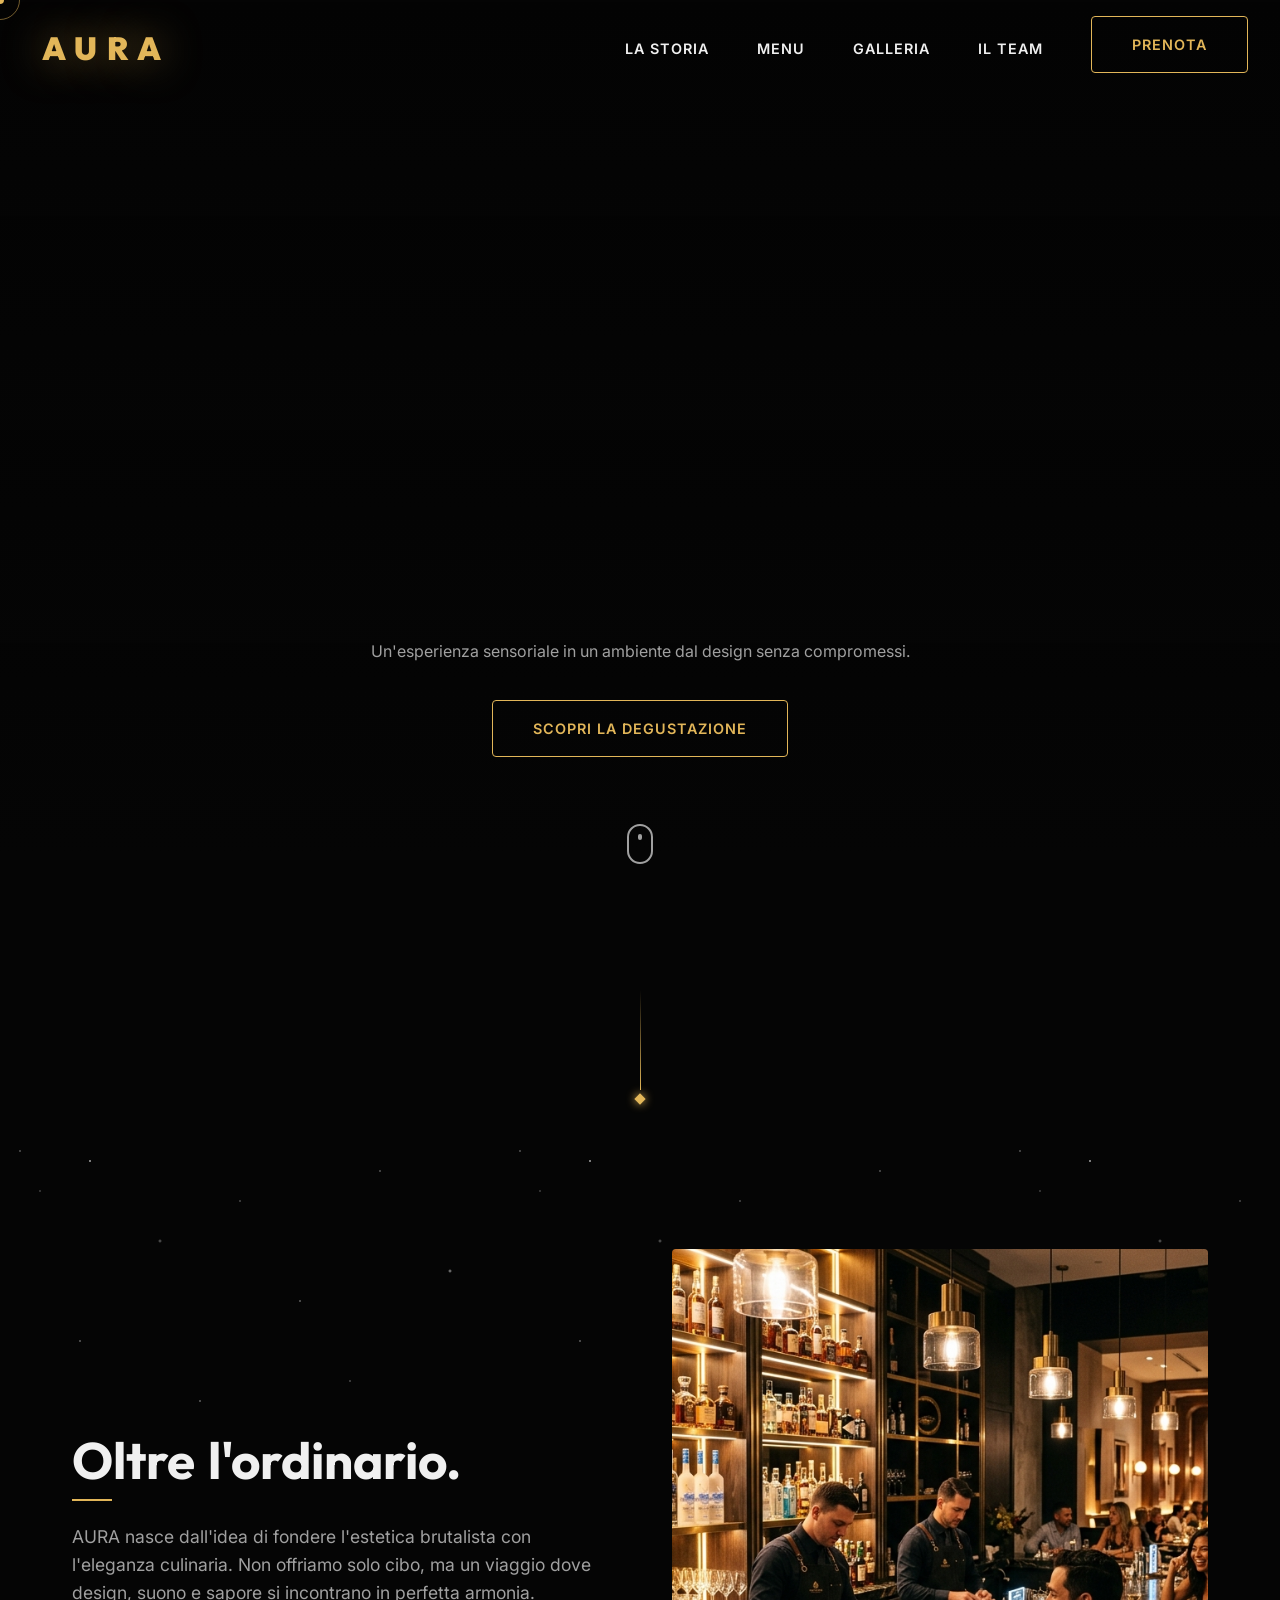
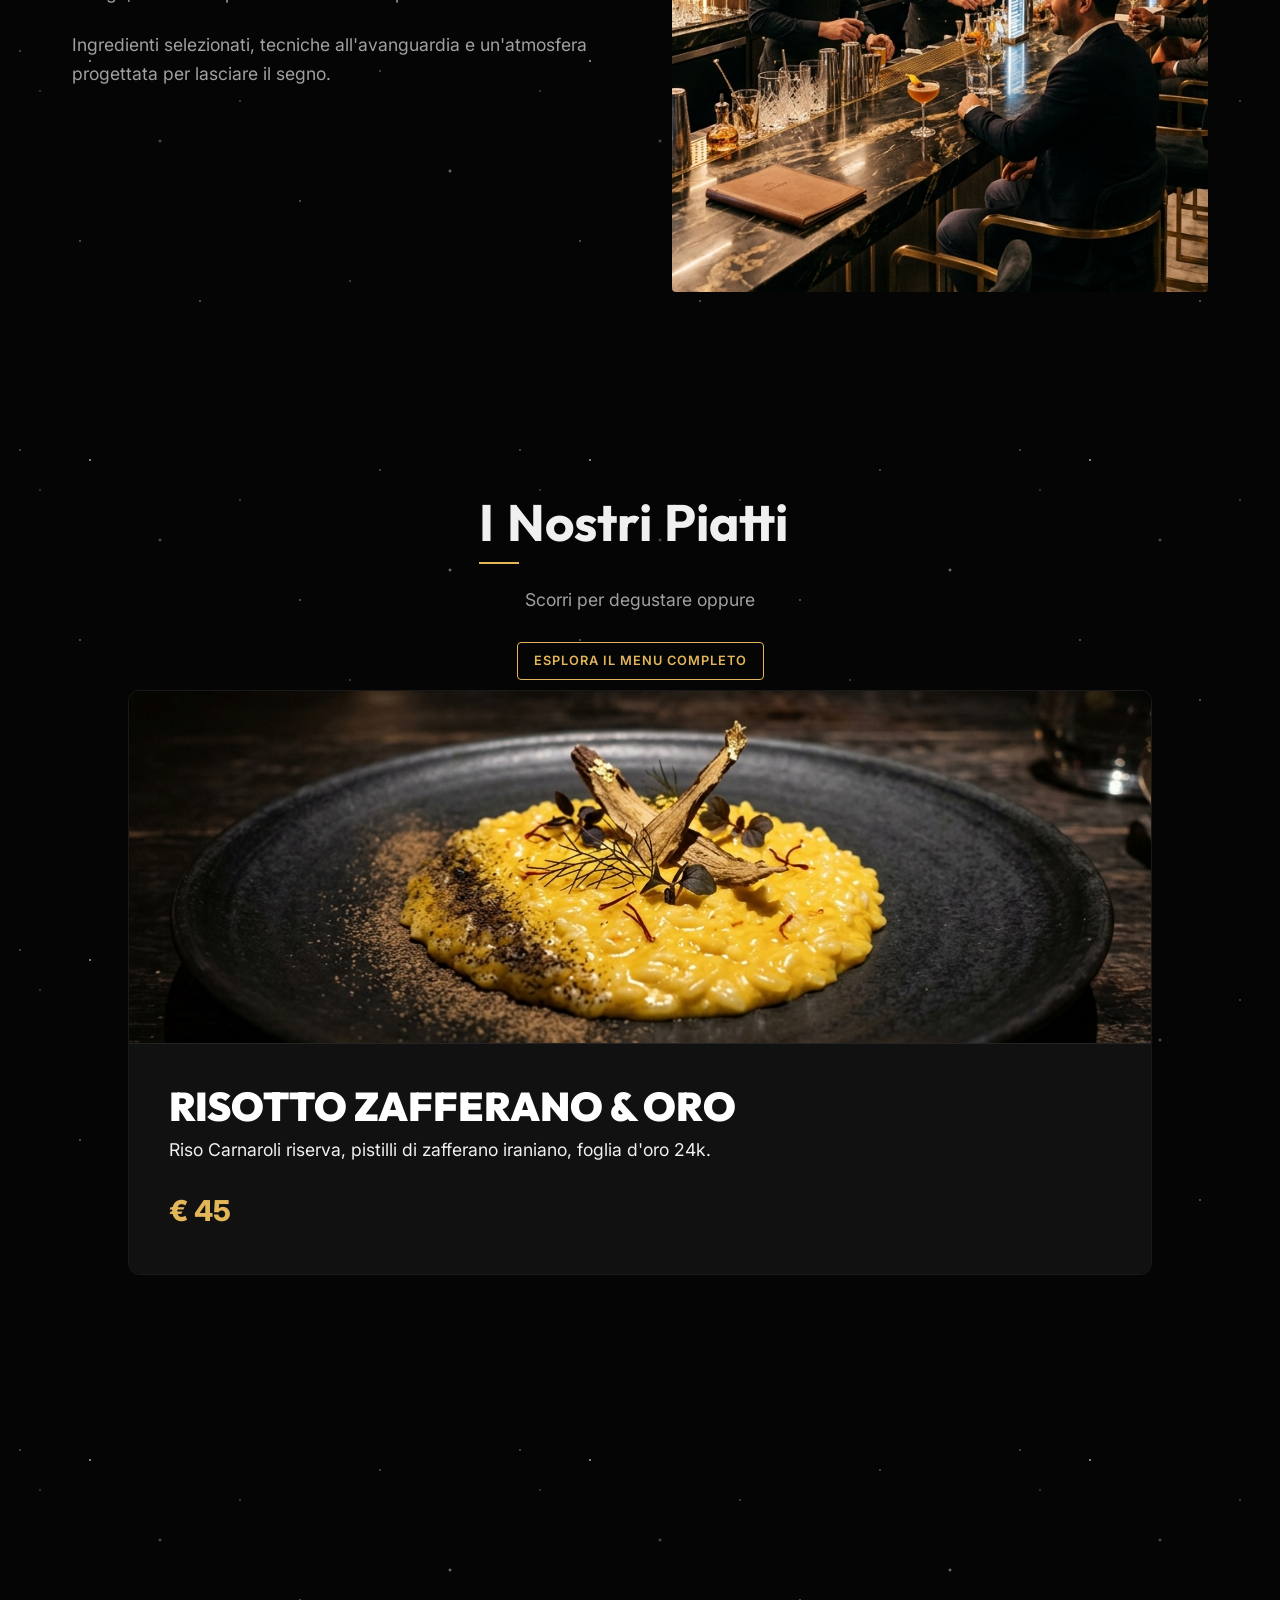
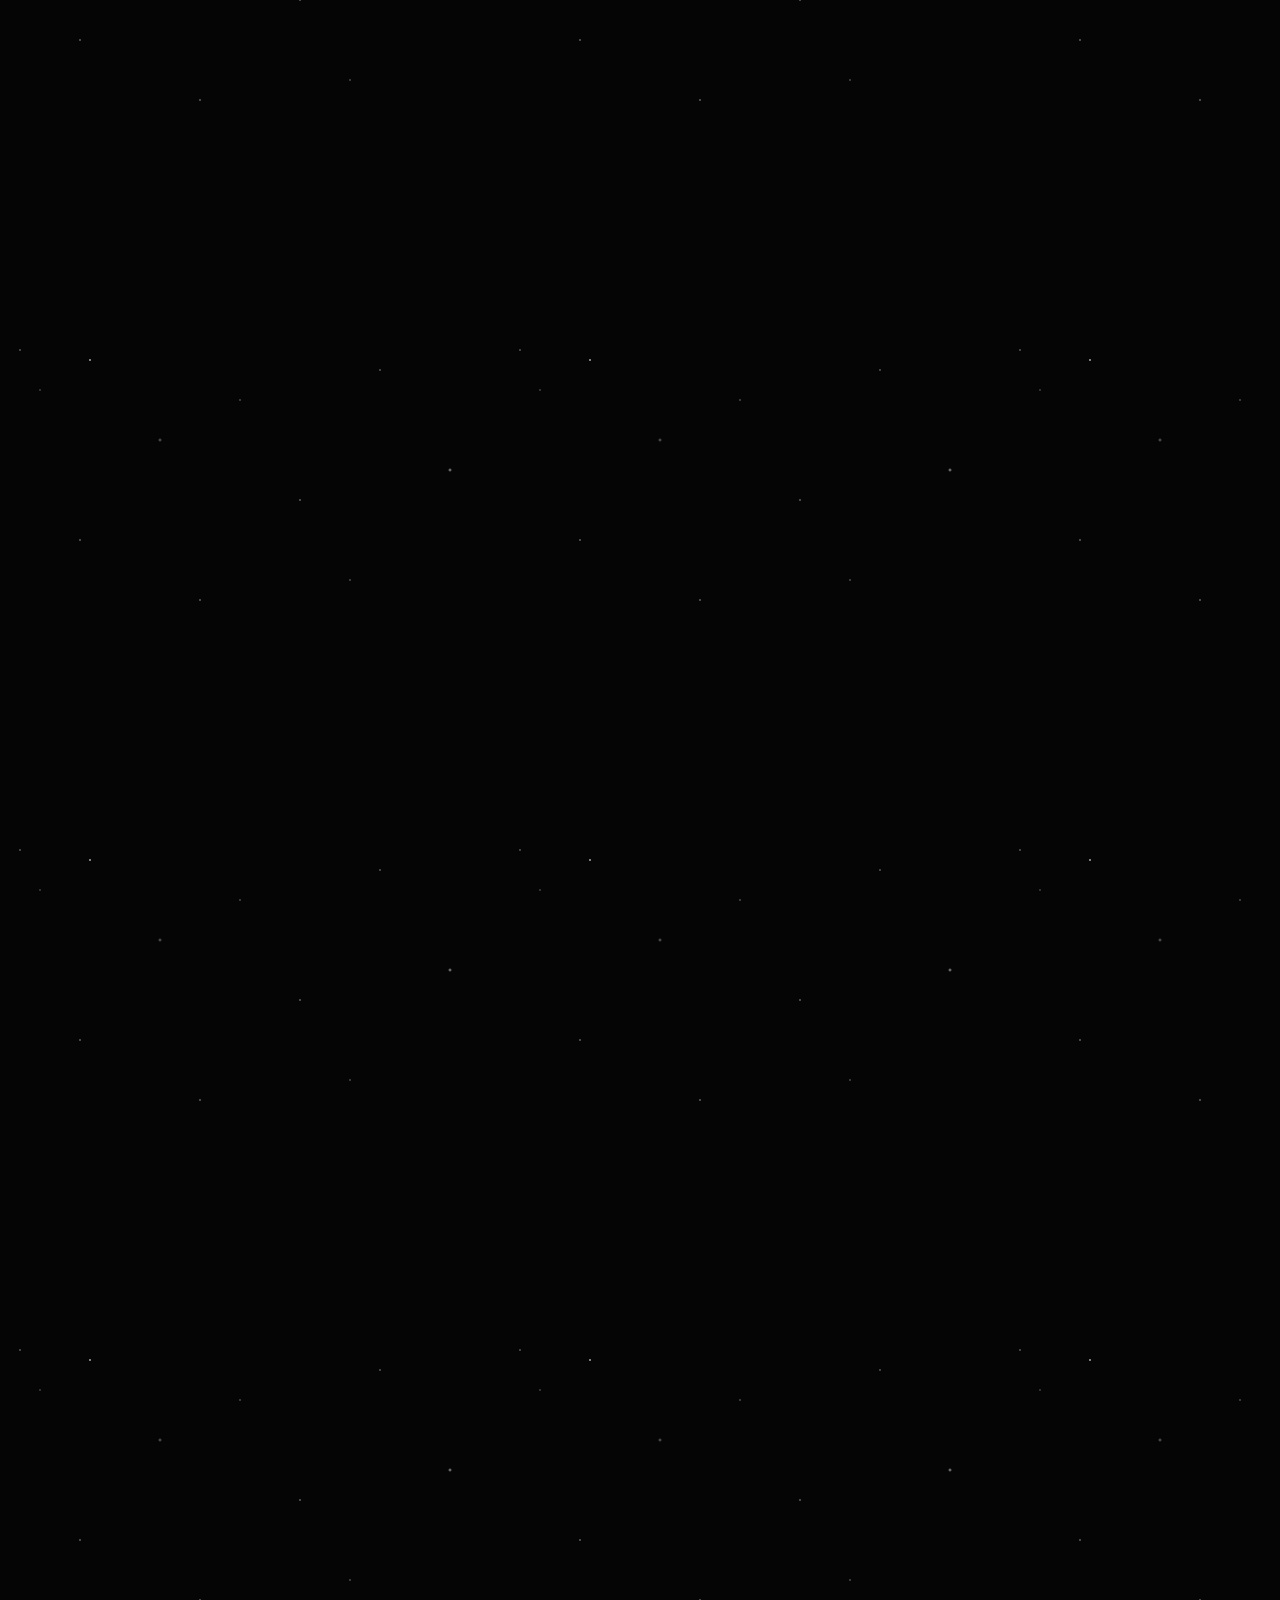
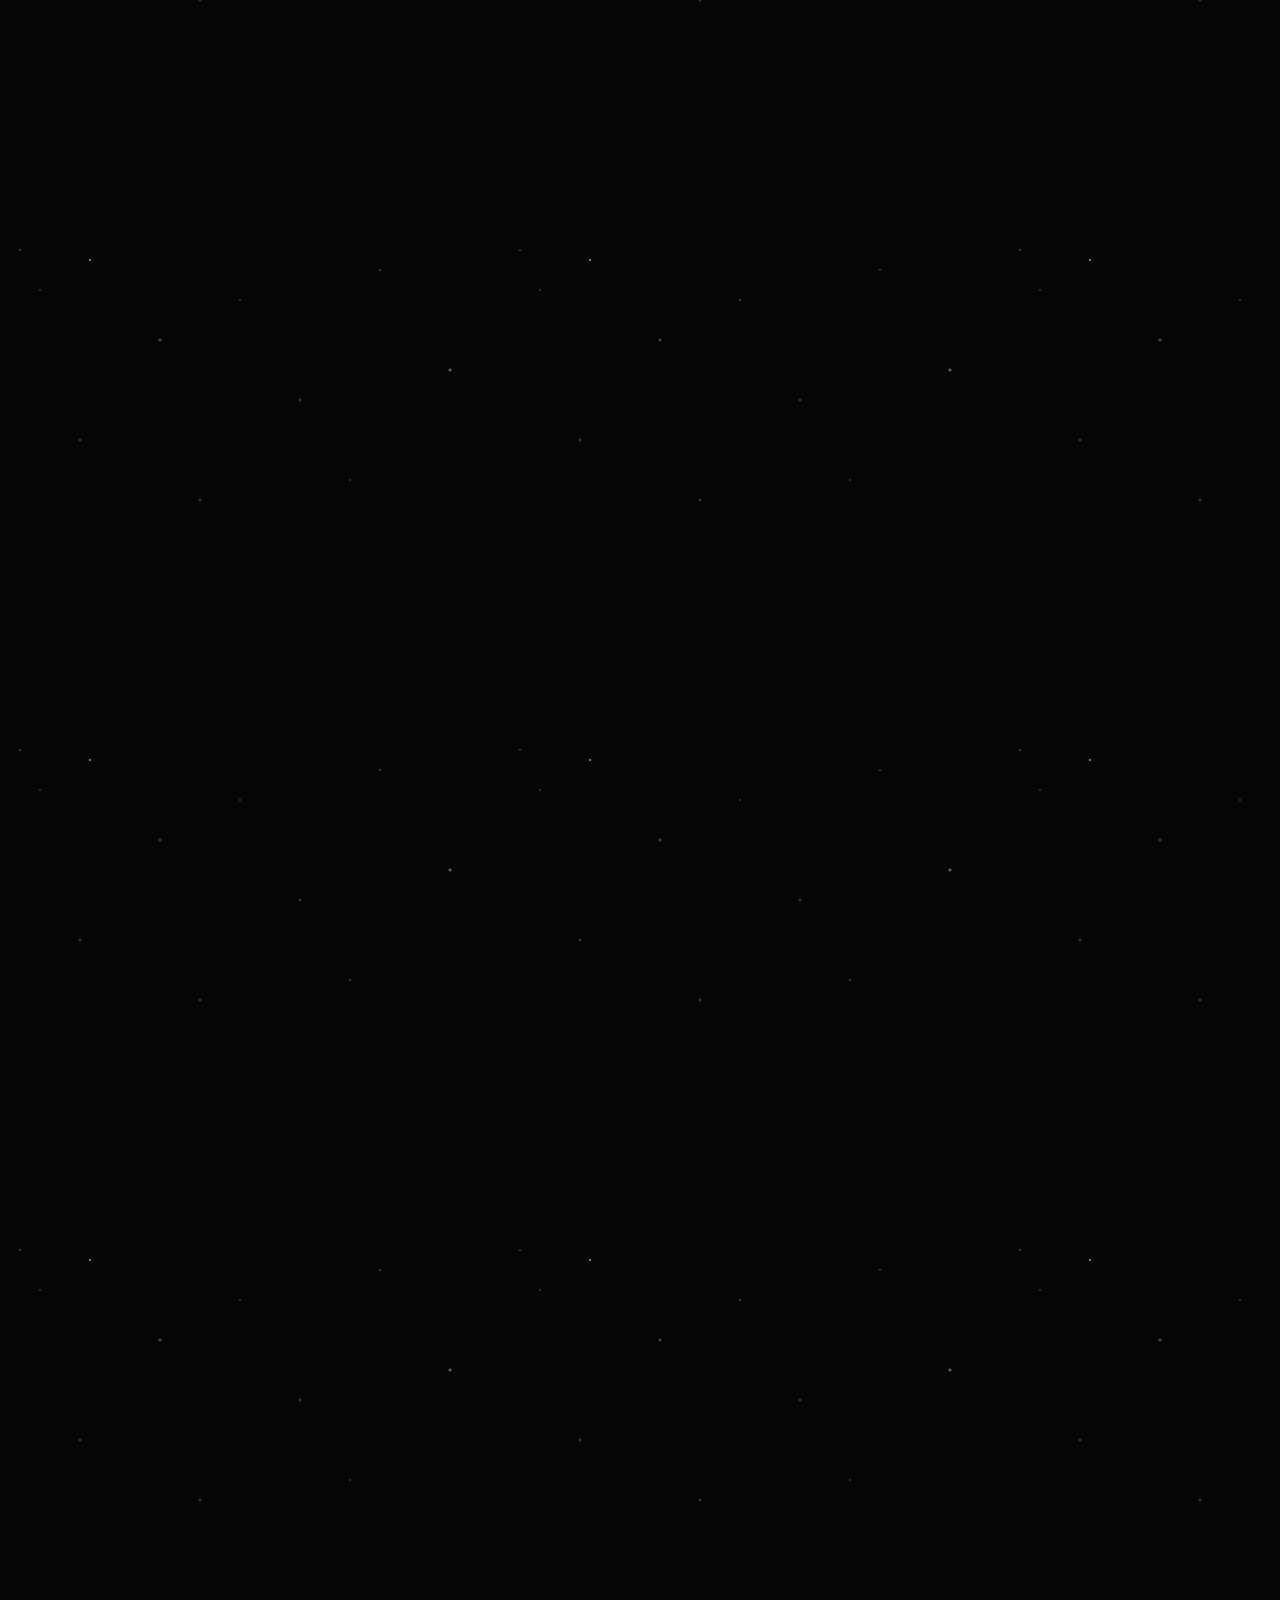
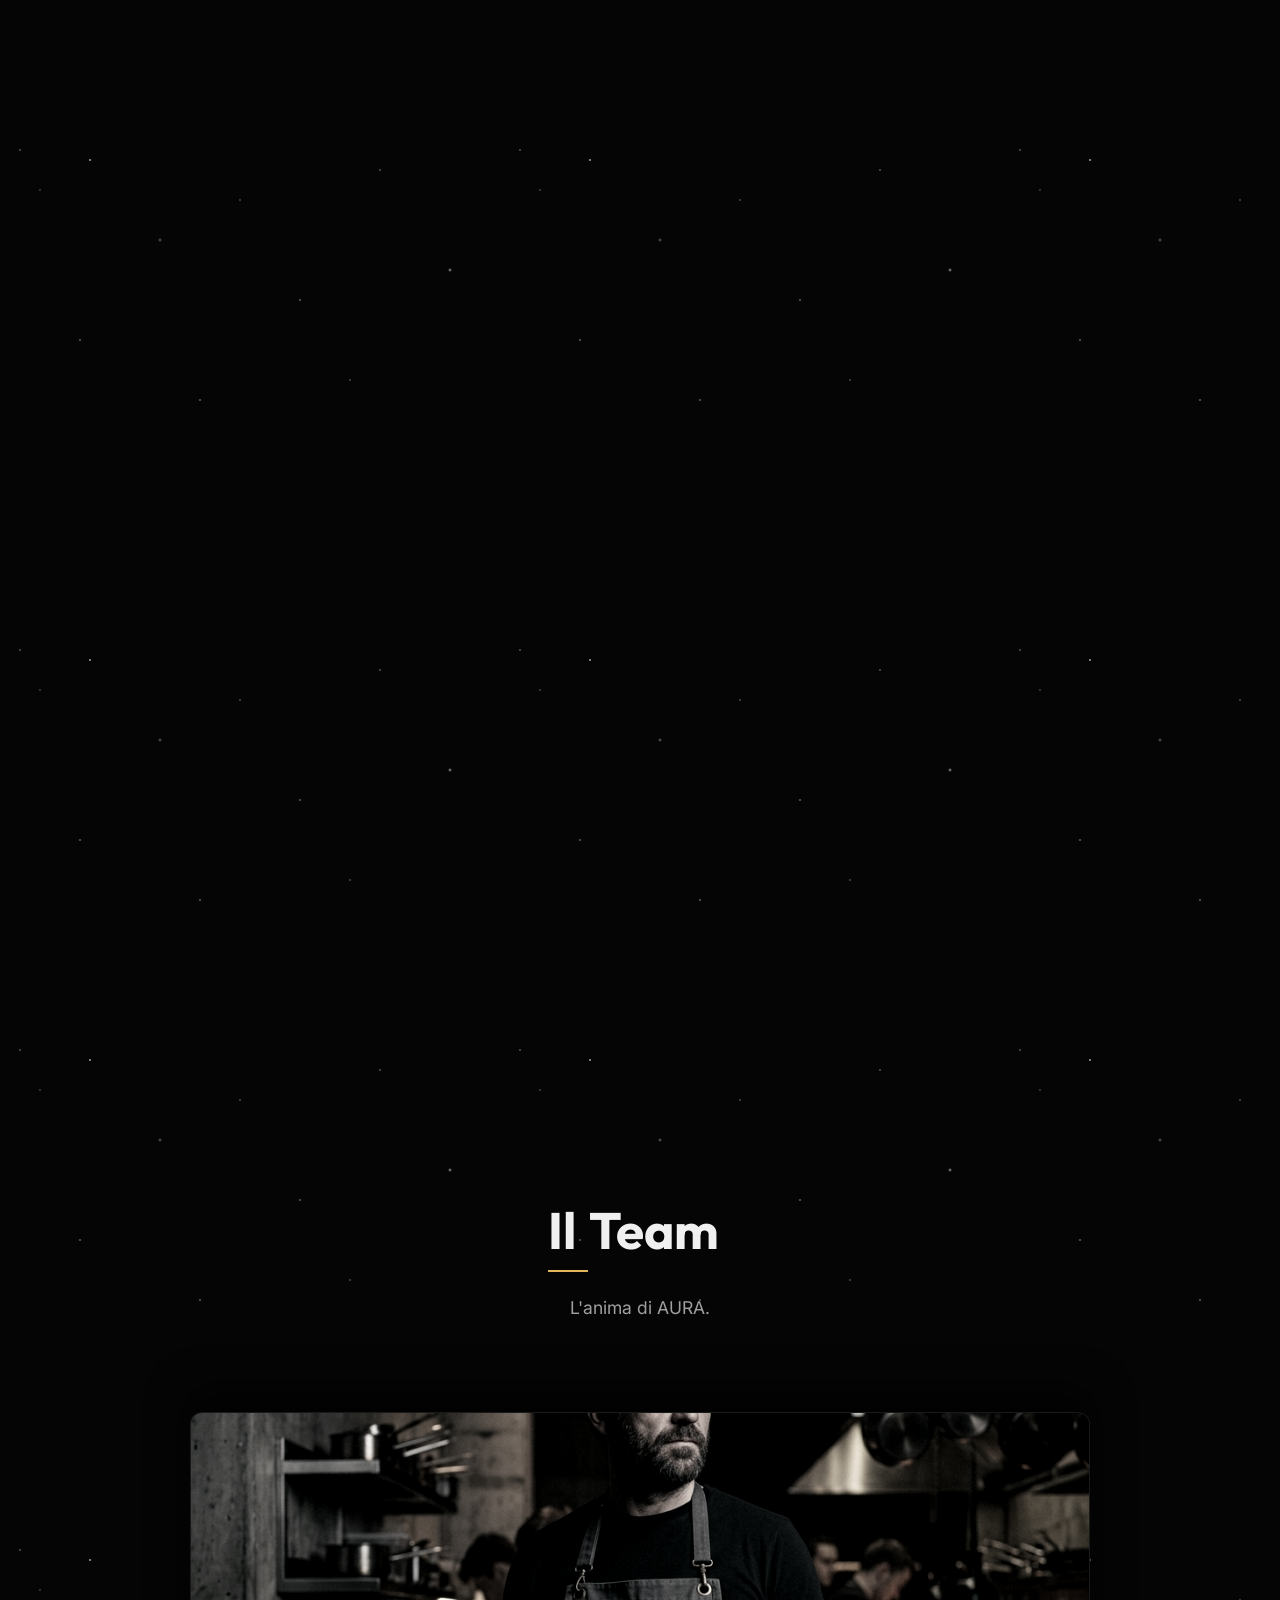
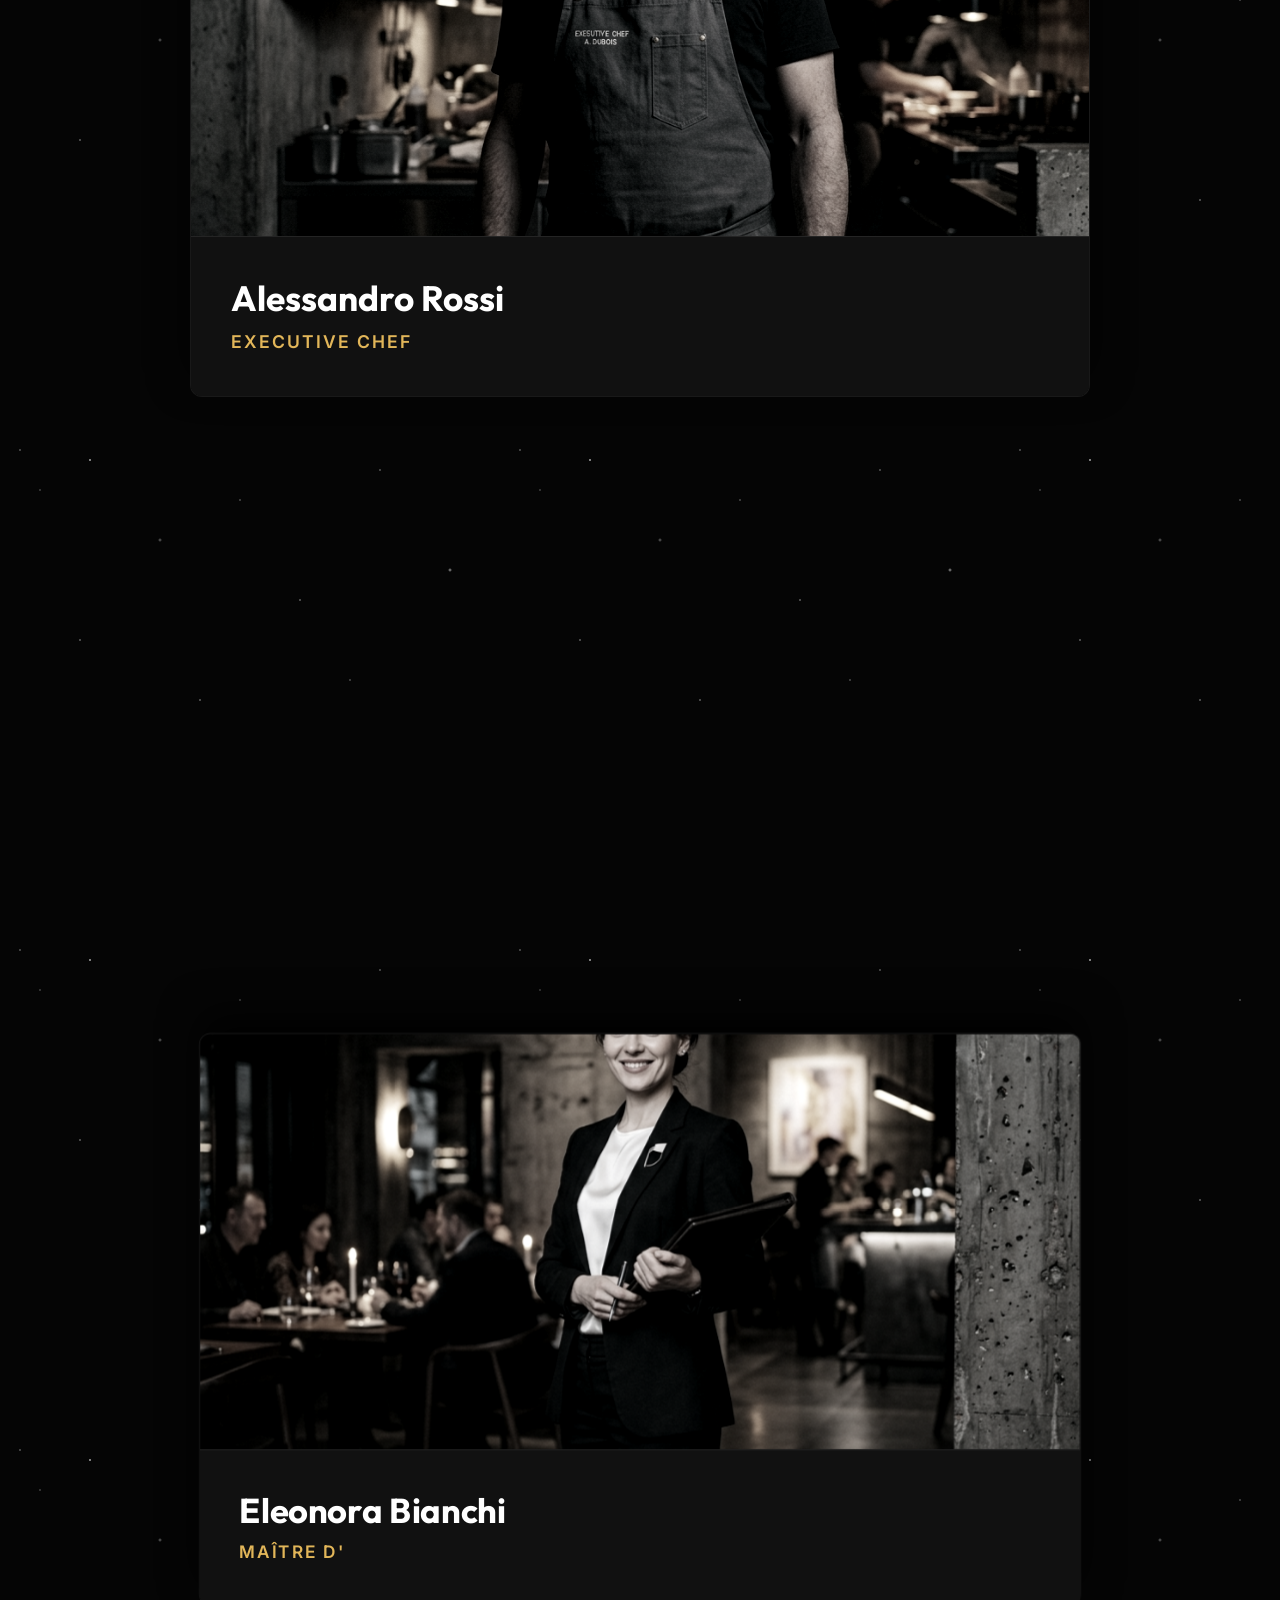
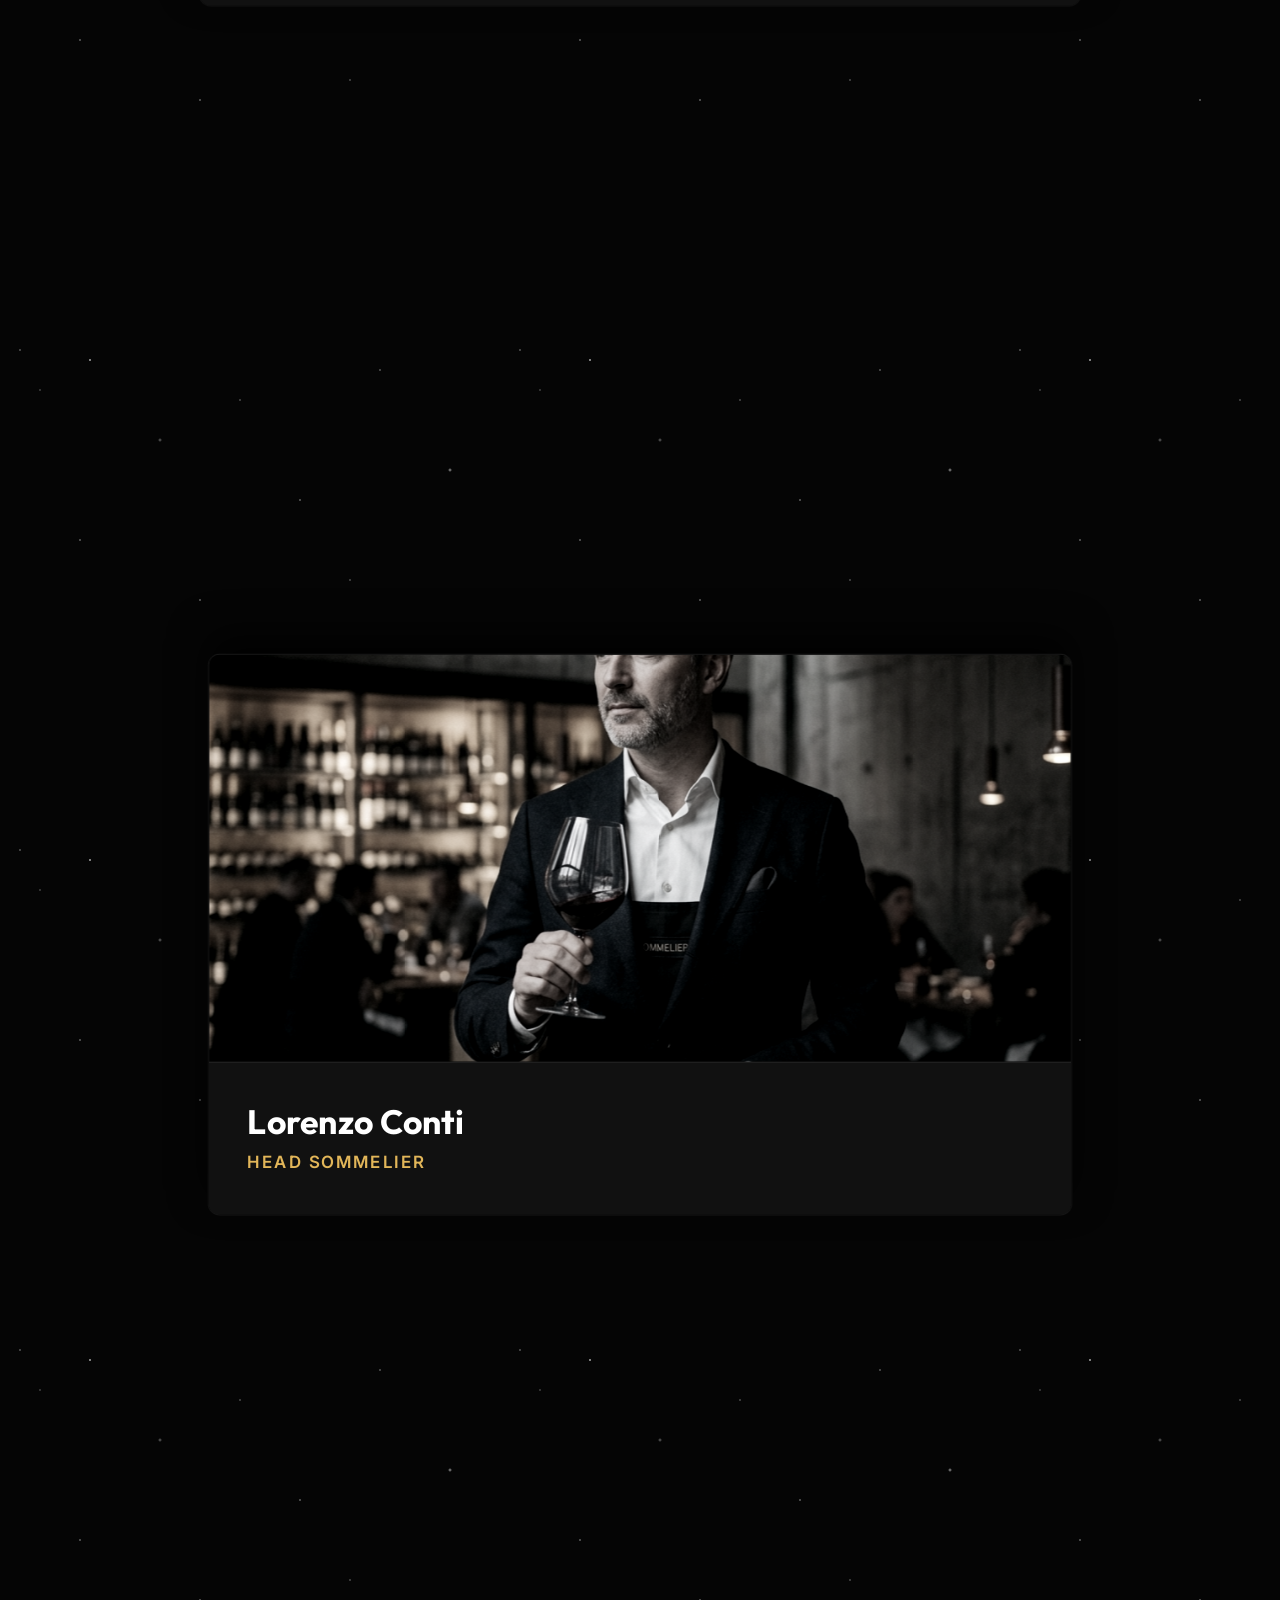
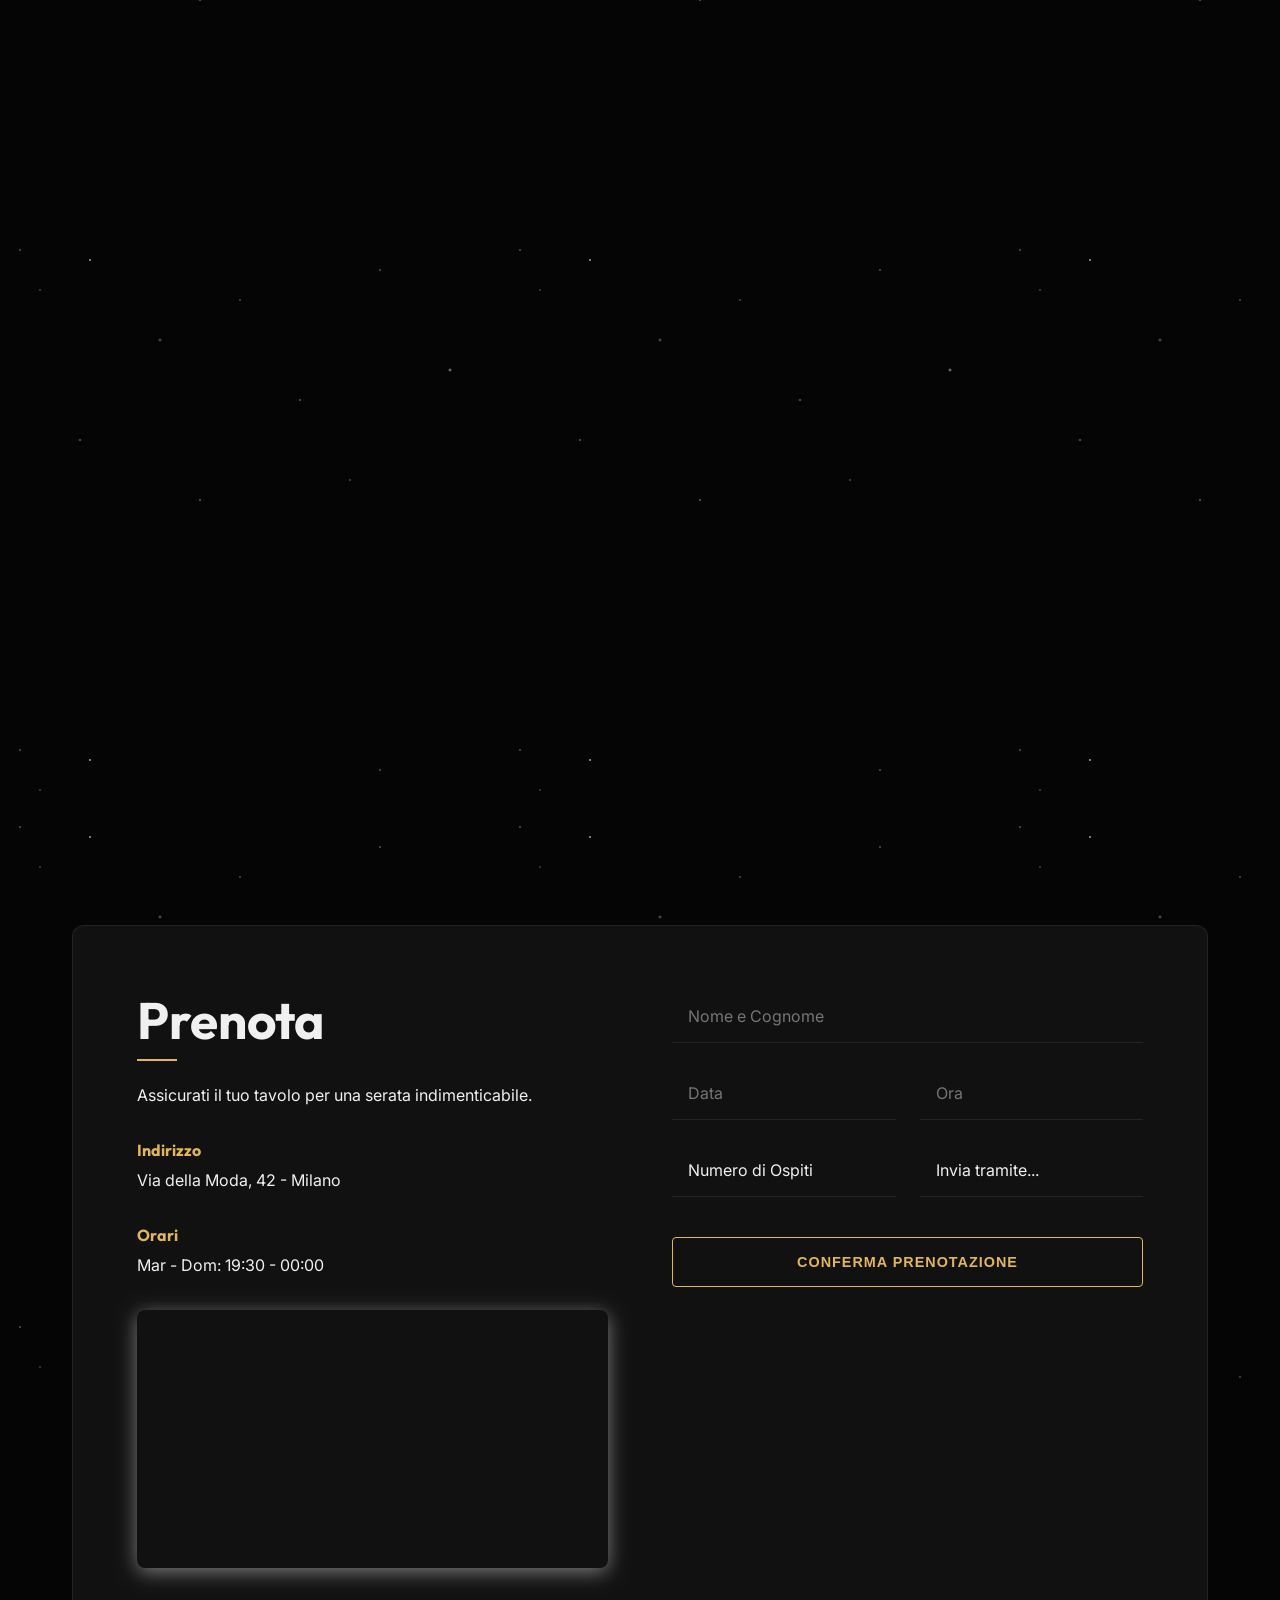
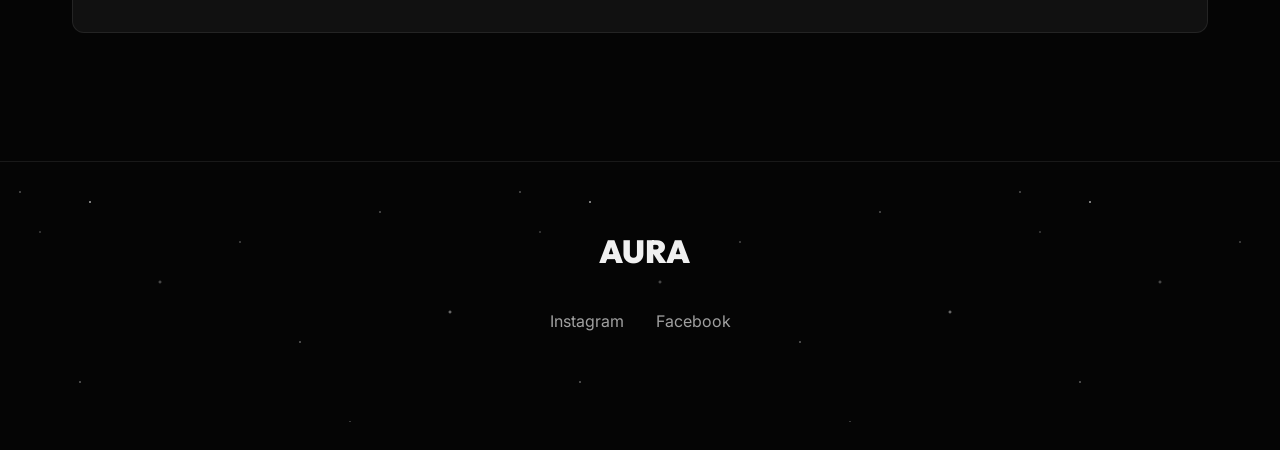
==== commit cfad73da: "Add files via upload" ====
--- a/index.html
+++ b/index.html
@@ -5,7 +5,7 @@
     <meta name="viewport" content="width=device-width, initial-scale=1.0">
     <title> | Ristorante Moderno</title>
     <meta name="description" content="AURA - Un'esperienza culinaria moderna ed elegante.">
-    <link rel="stylesheet" href="style.css?v=3">
+    <link rel="stylesheet" href="style.css?v=5">
     <link rel="preconnect" href="https://fonts.googleapis.com">
     <link rel="preconnect" href="https://fonts.gstatic.com" crossorigin>
     <link href="https://fonts.googleapis.com/css2?family=Inter:wght@300;400;600;800&family=Outfit:wght@400;700;900&display=swap" rel="stylesheet">
--- a/style.css
+++ b/style.css
@@ -1420,6 +1420,11 @@
     position: relative;
     width: 100%;
     flex-direction: column;
+    transition: transform 0.4s cubic-bezier(0.16, 1, 0.3, 1);
+}
+
+.dish-item:hover {
+    transform: scale(1.04);
 }
 
 .dish-card {
@@ -1474,7 +1479,7 @@
     transition: stroke 0.3s ease;
 }
 
-.dish-card:hover .dish-border-svg {
+.dish-item:hover .dish-border-svg {
     stroke: rgba(255, 255, 255, 0.5);
 }
 
@@ -1488,7 +1493,7 @@
     opacity: 0.8;
 }
 
-.dish-card:hover .dish-img {
+.dish-item:hover .dish-img {
     transform: scale(1.08);
     opacity: 1;
 }
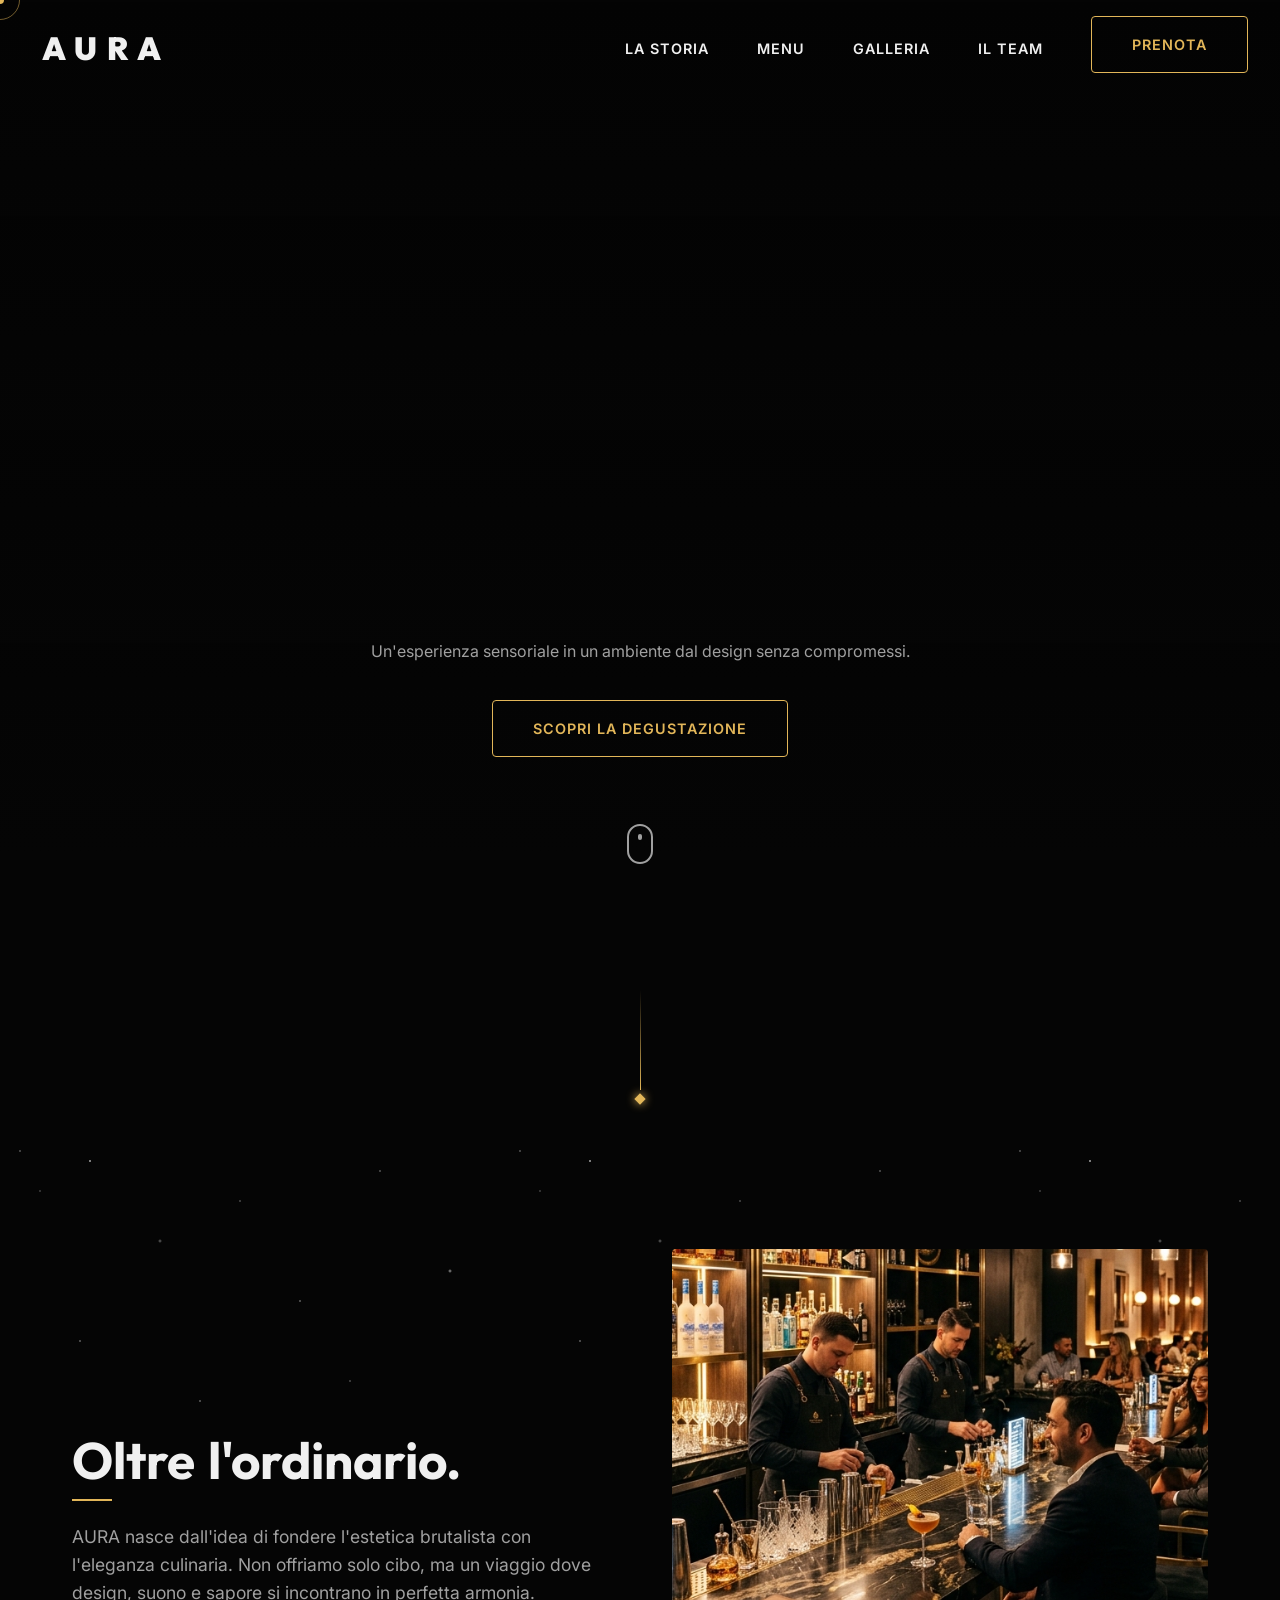
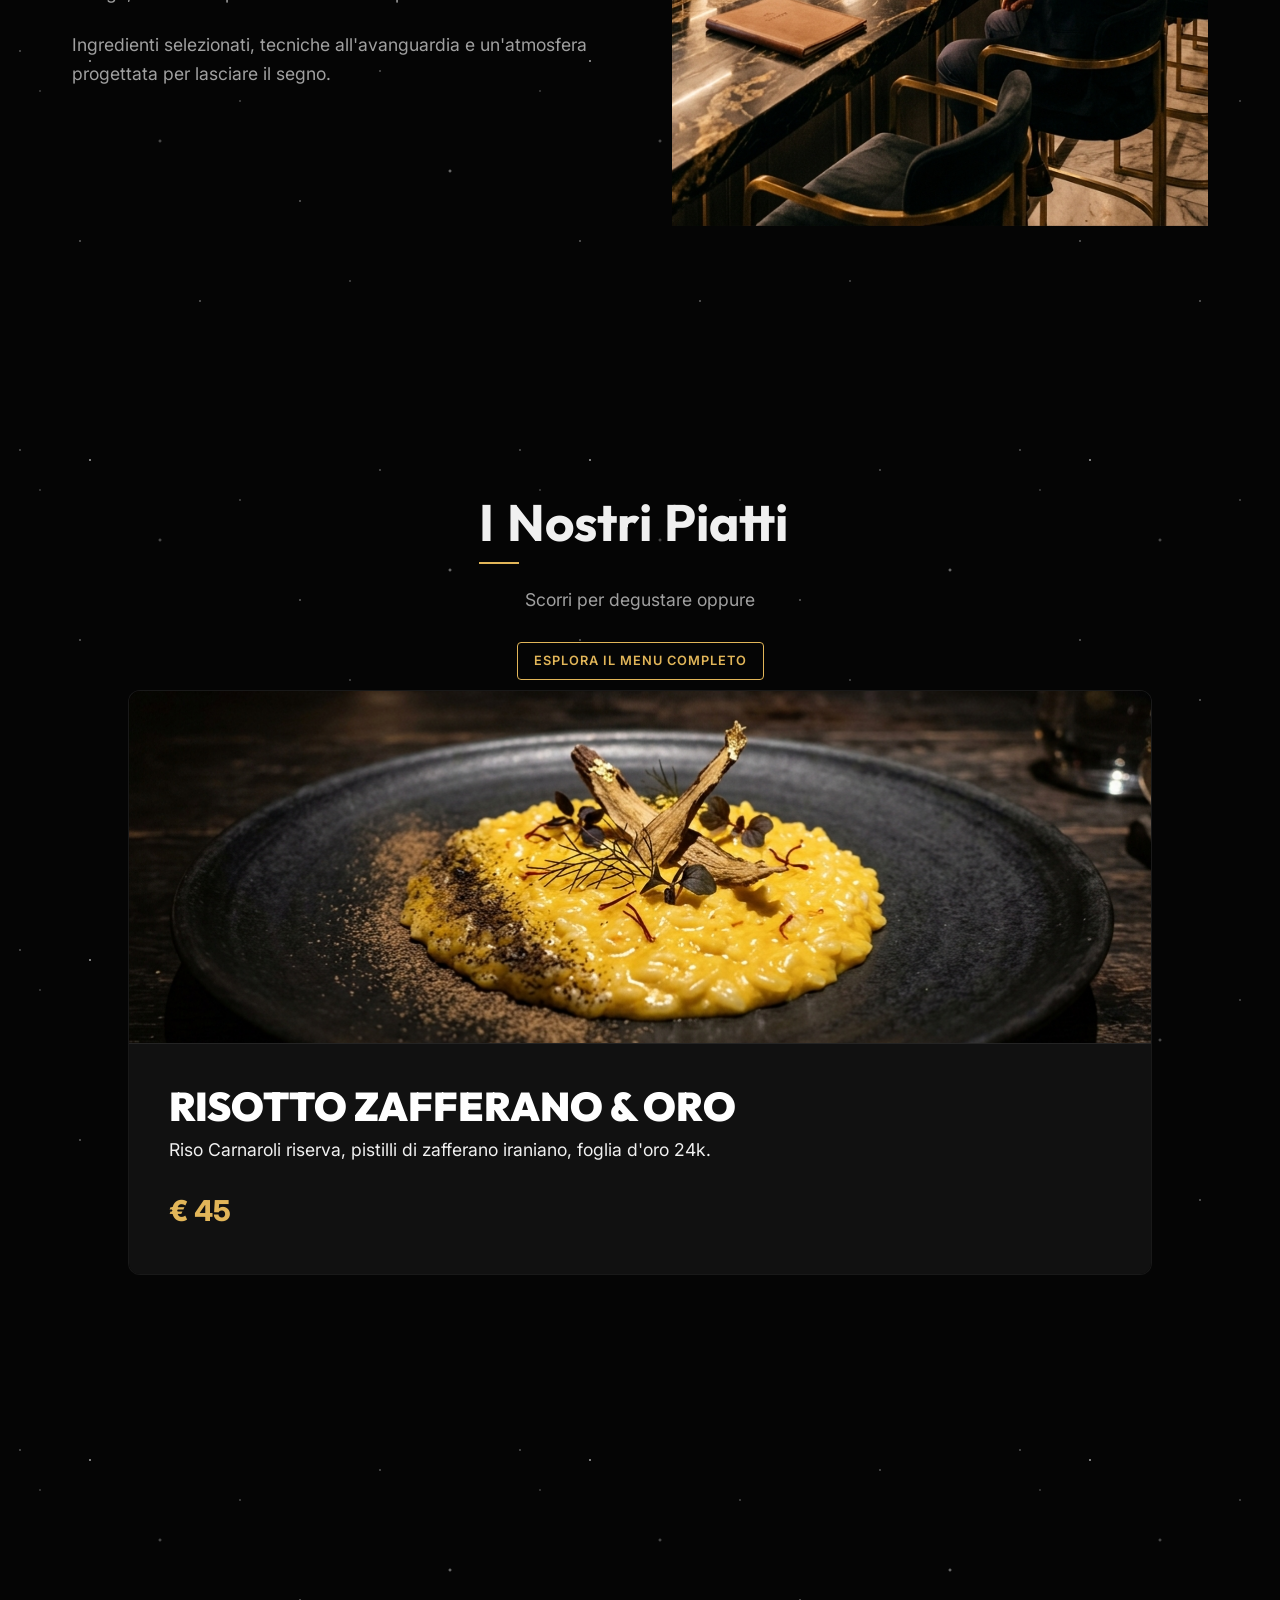
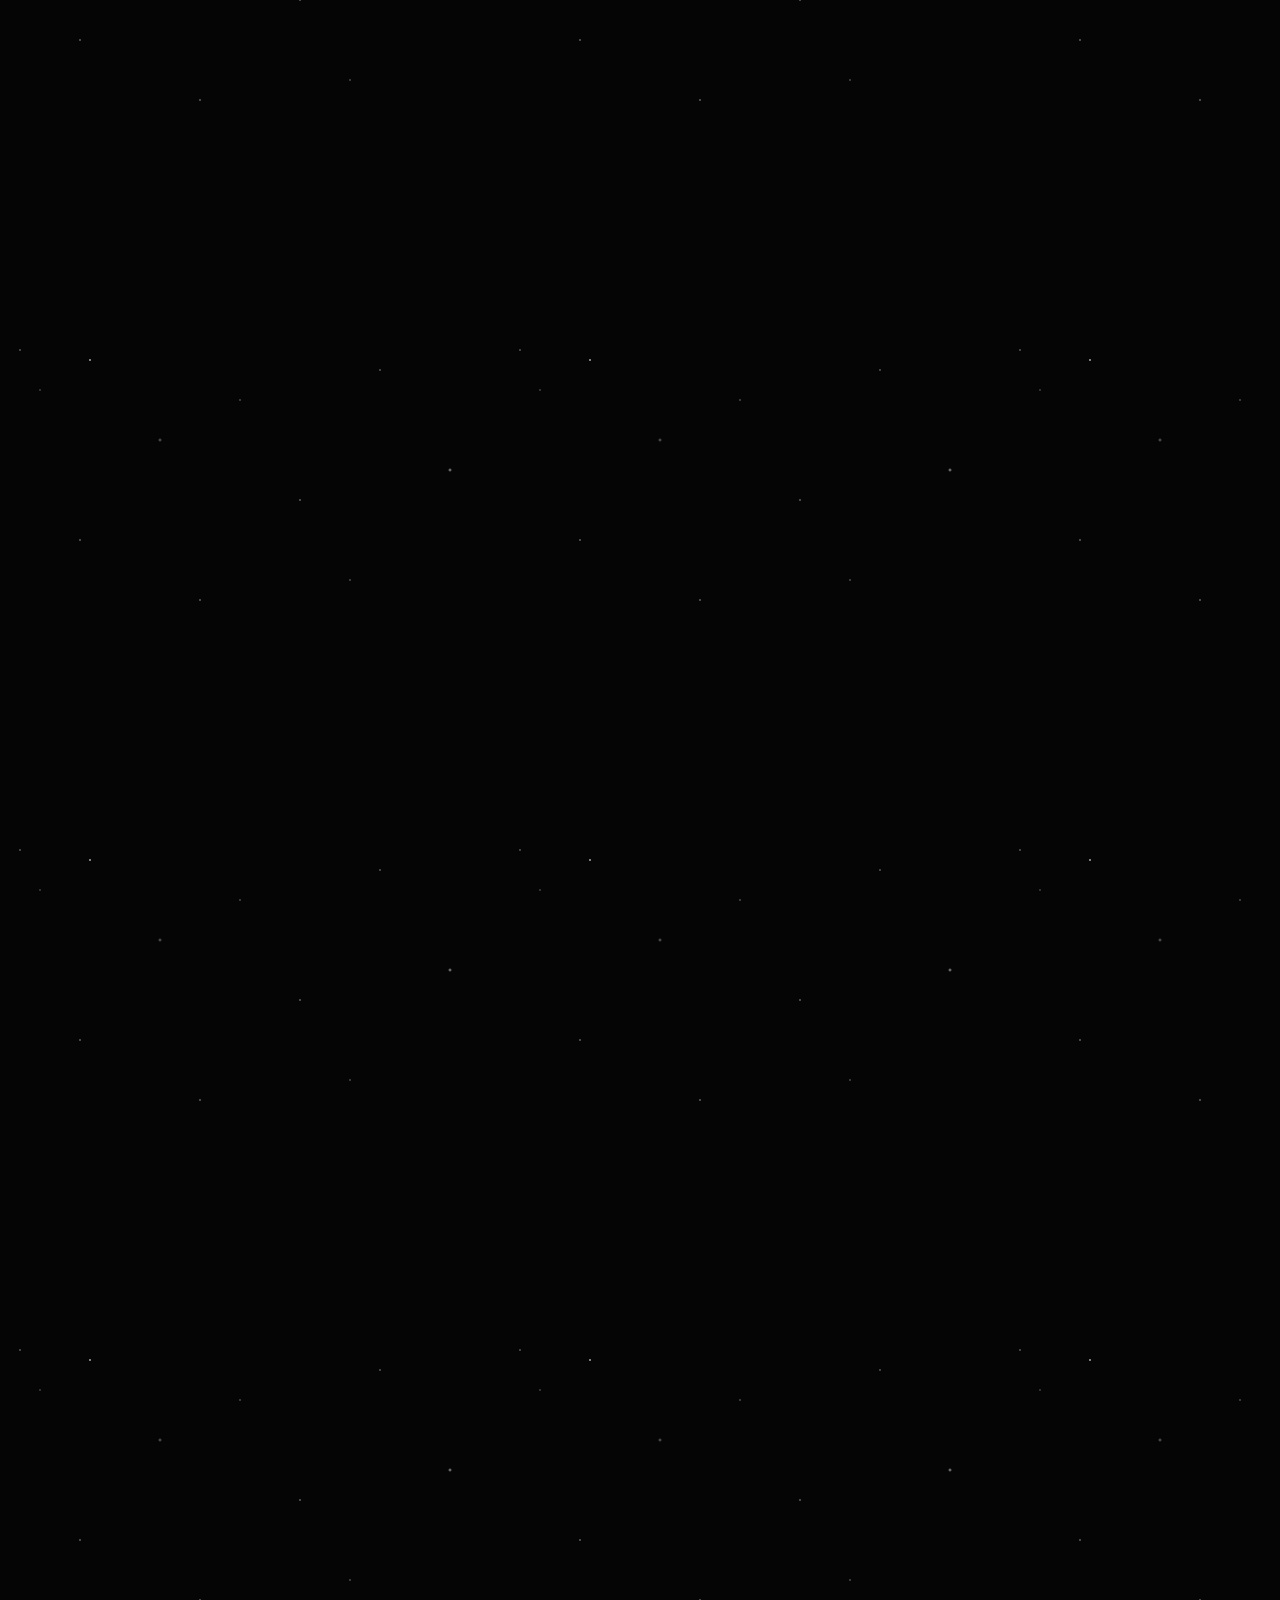
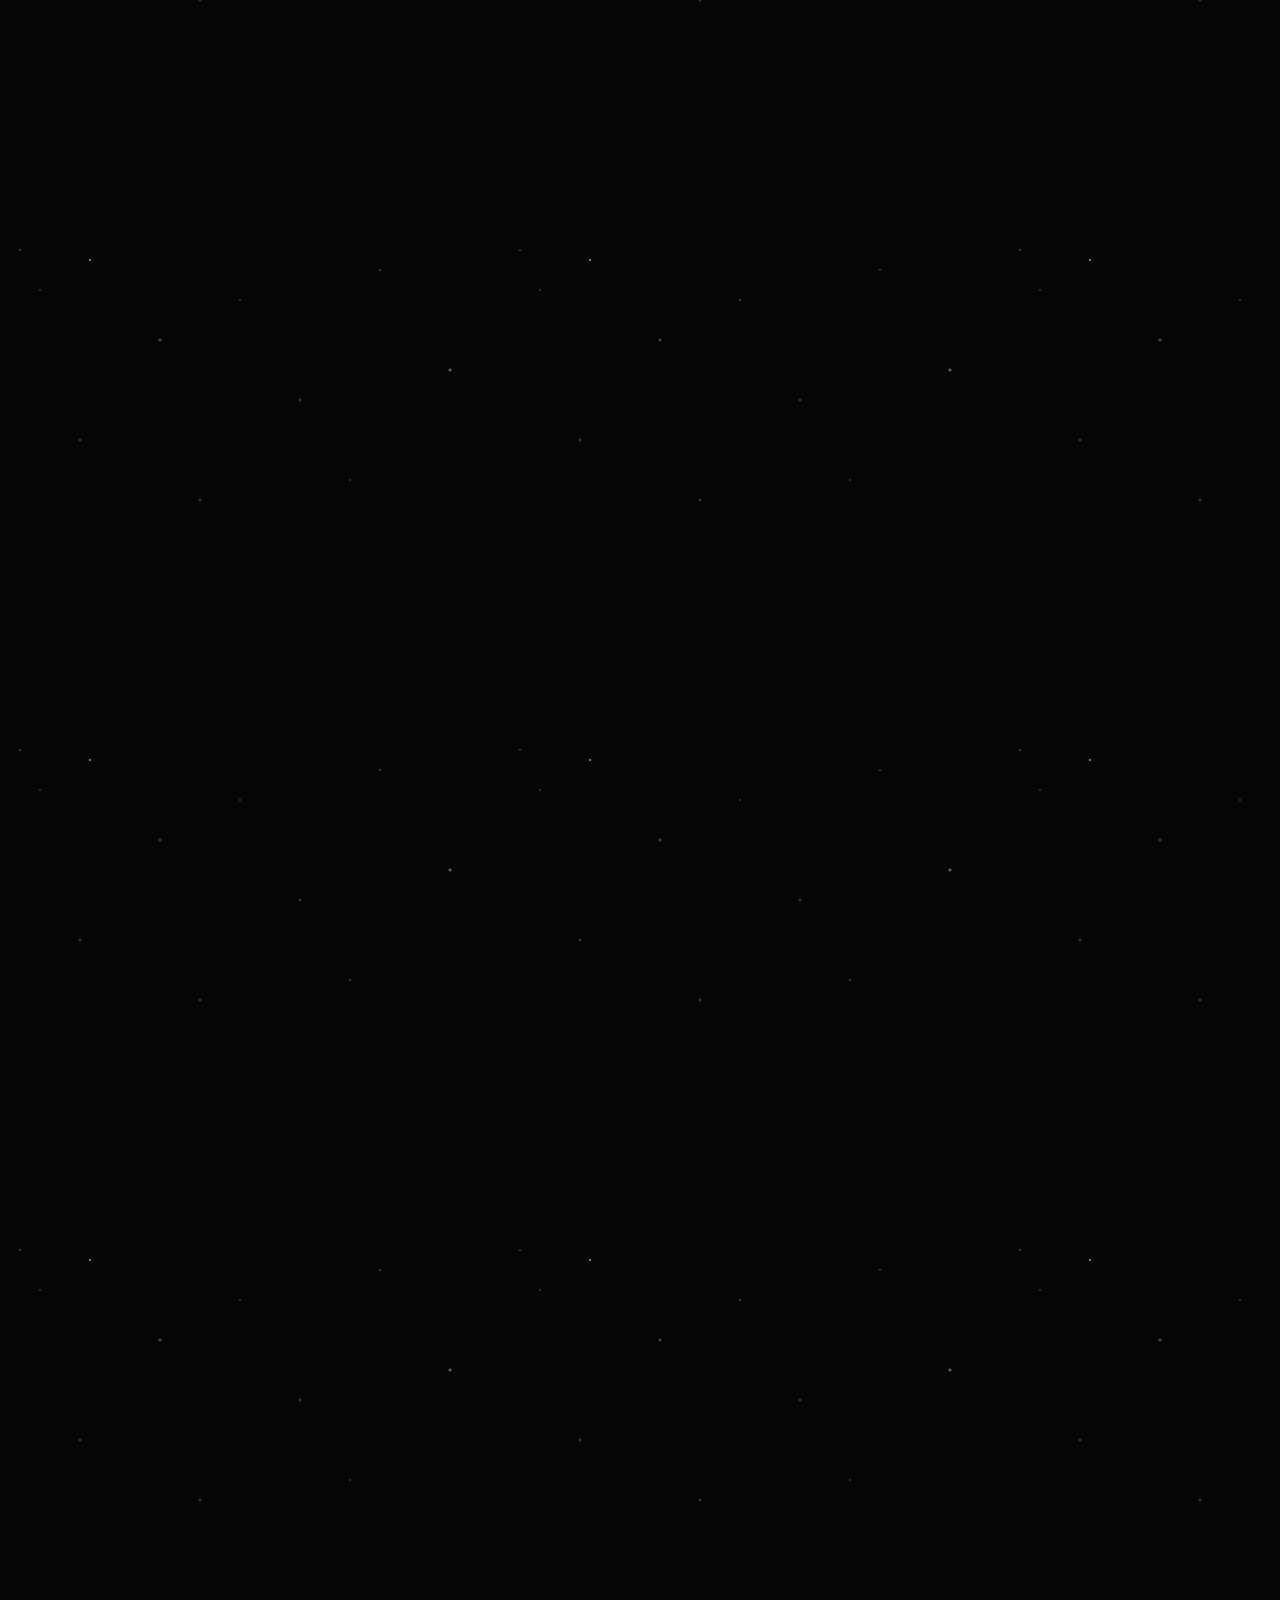
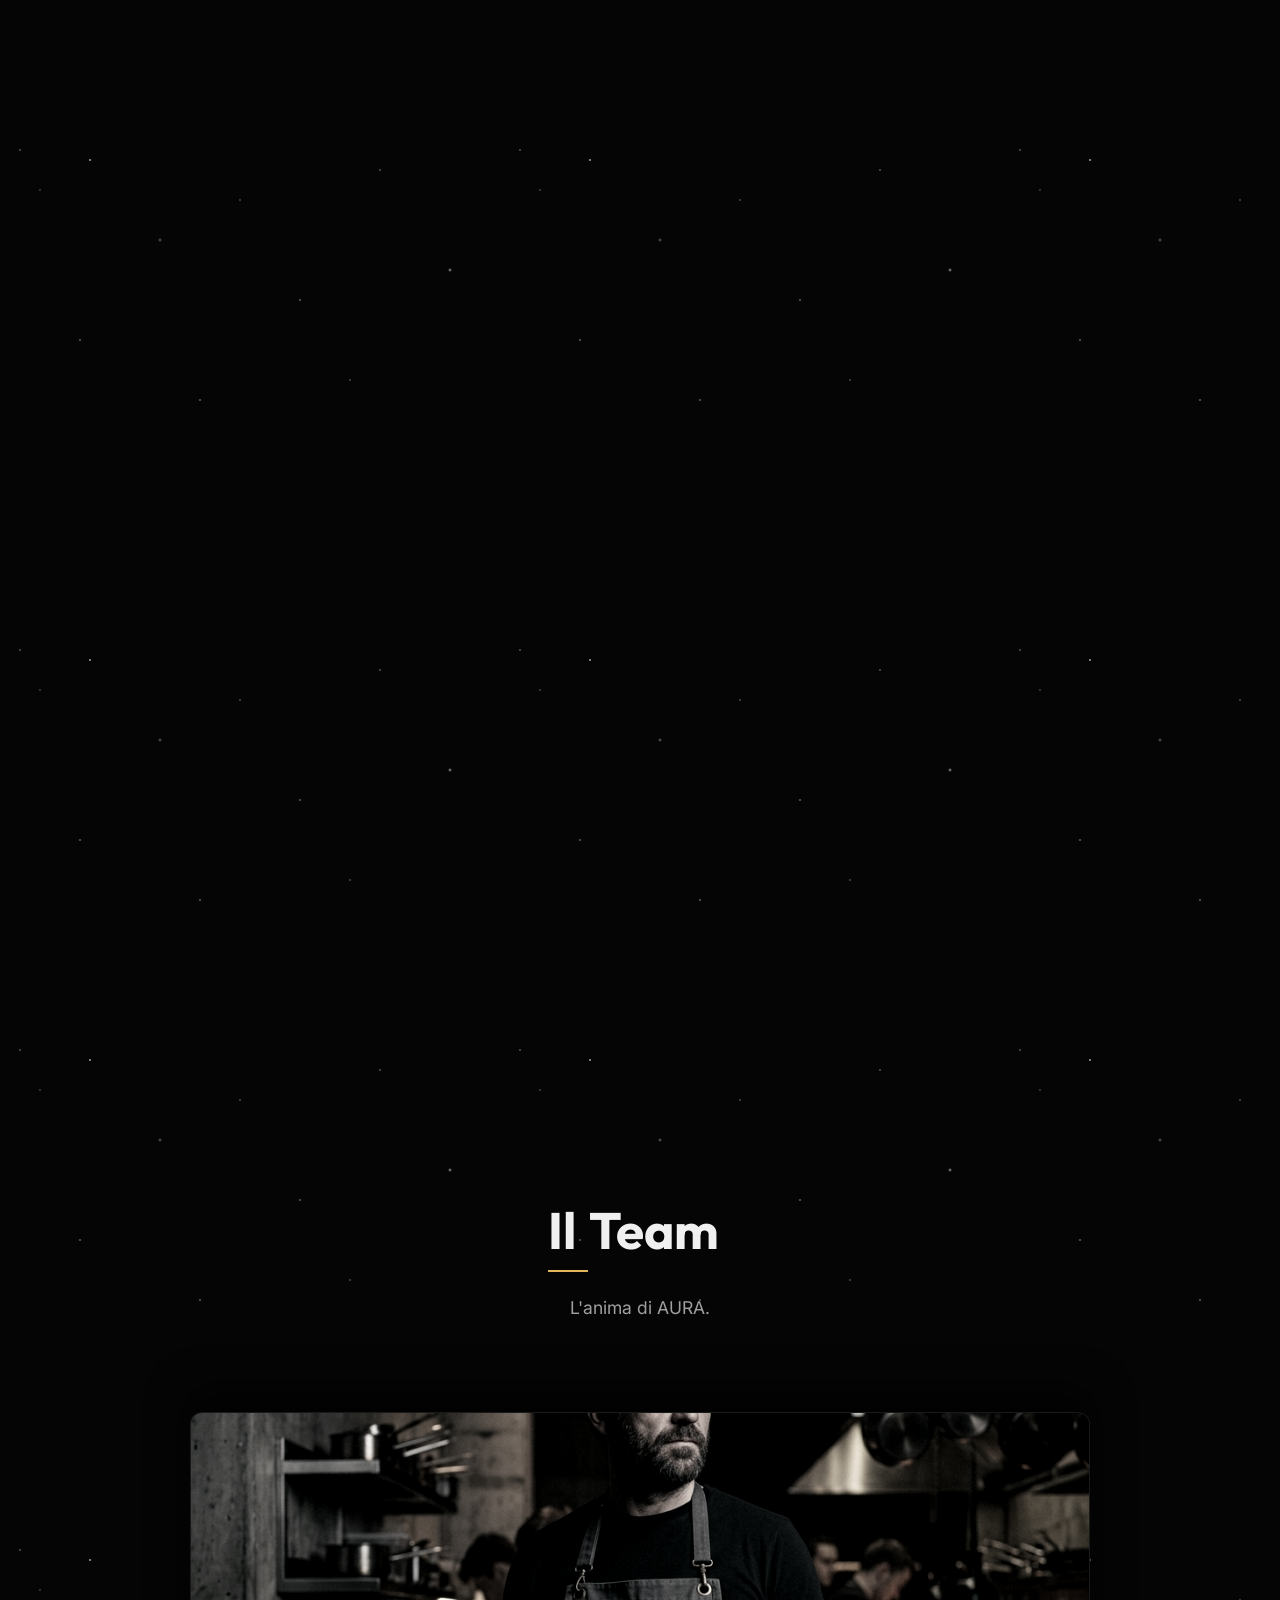
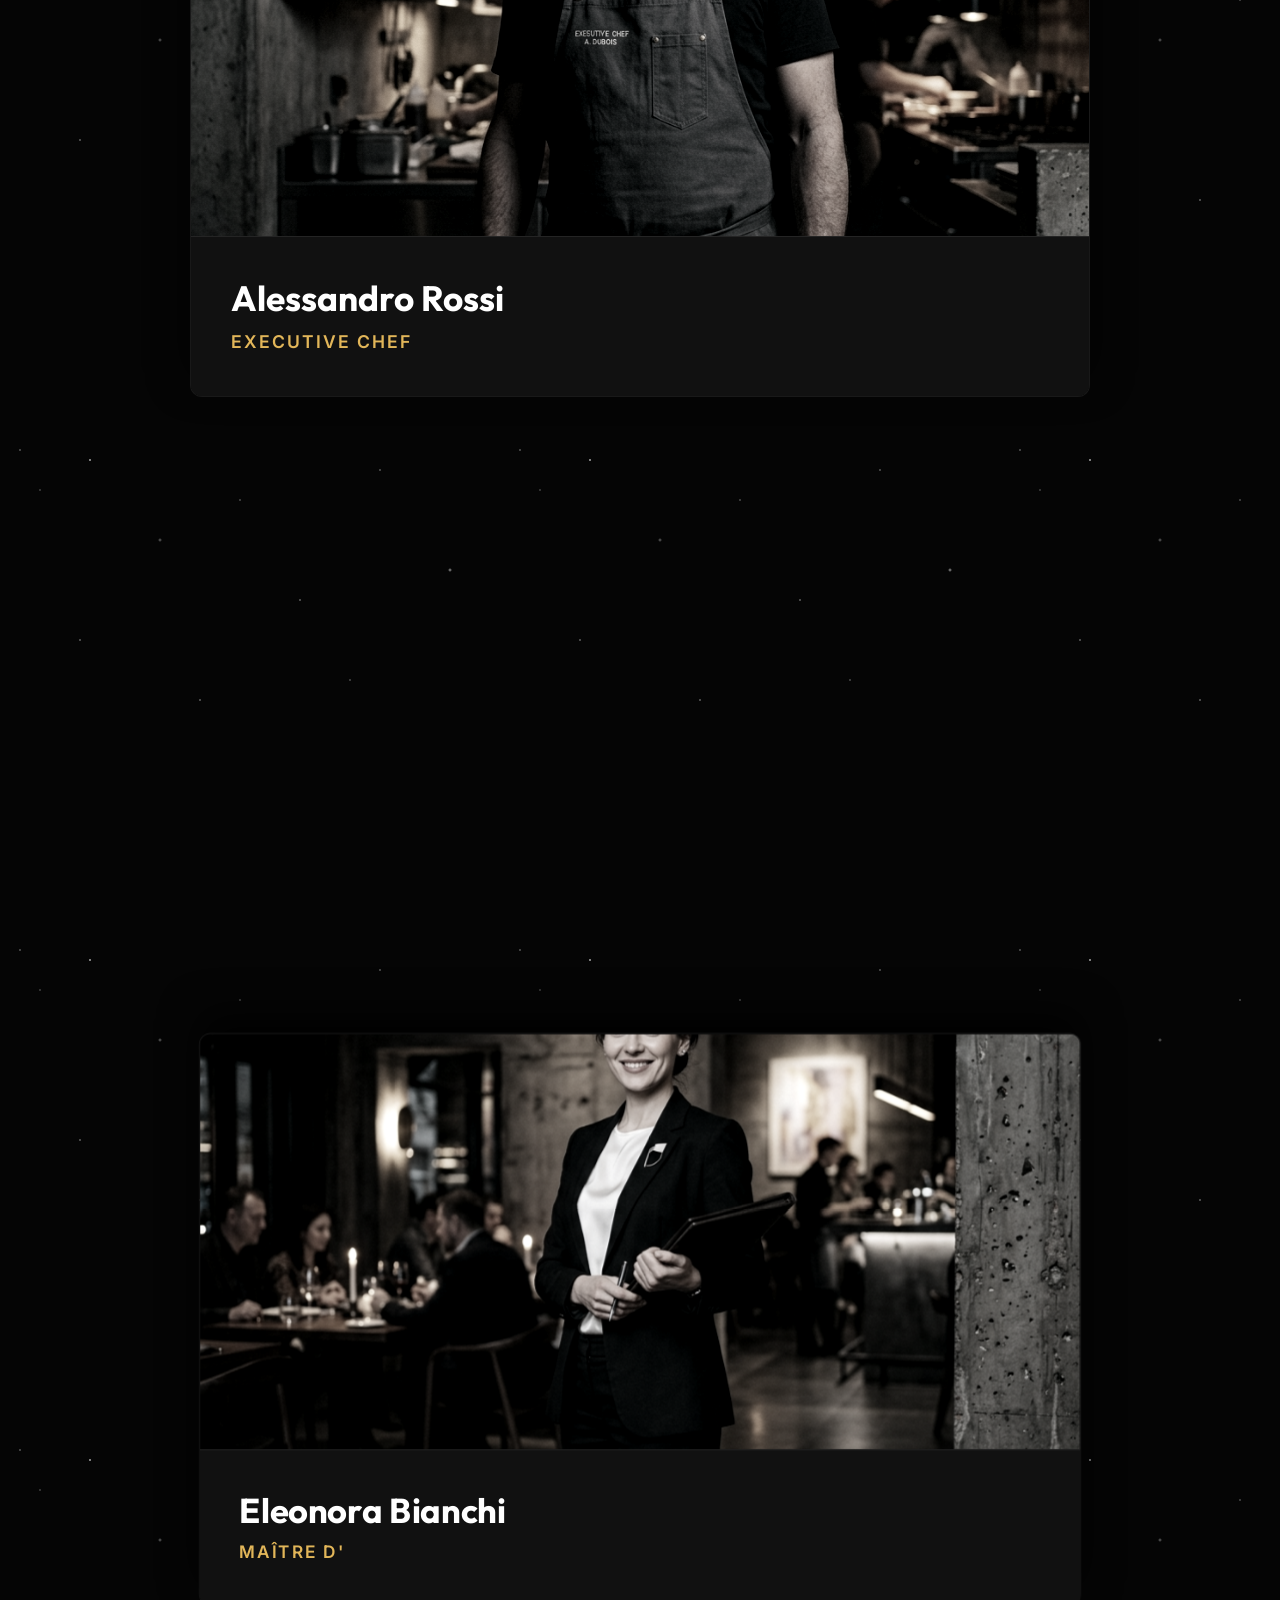
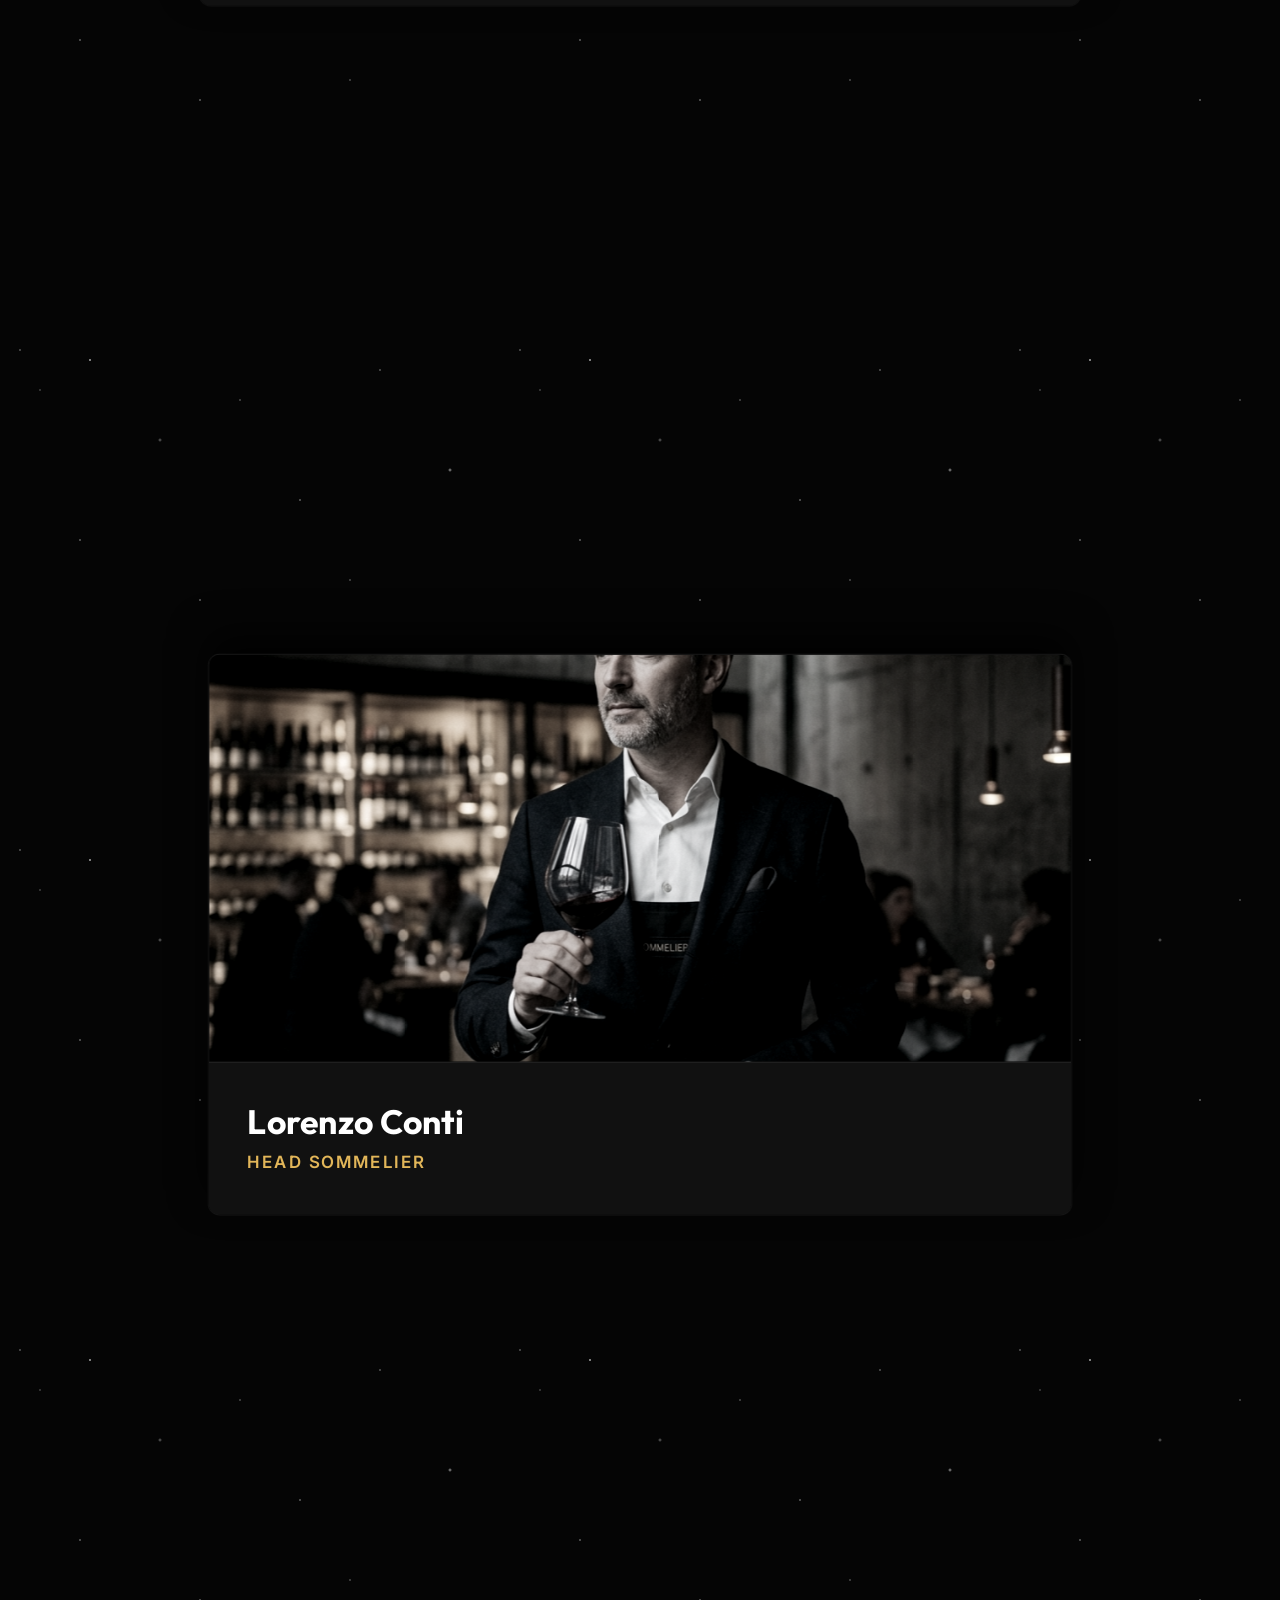
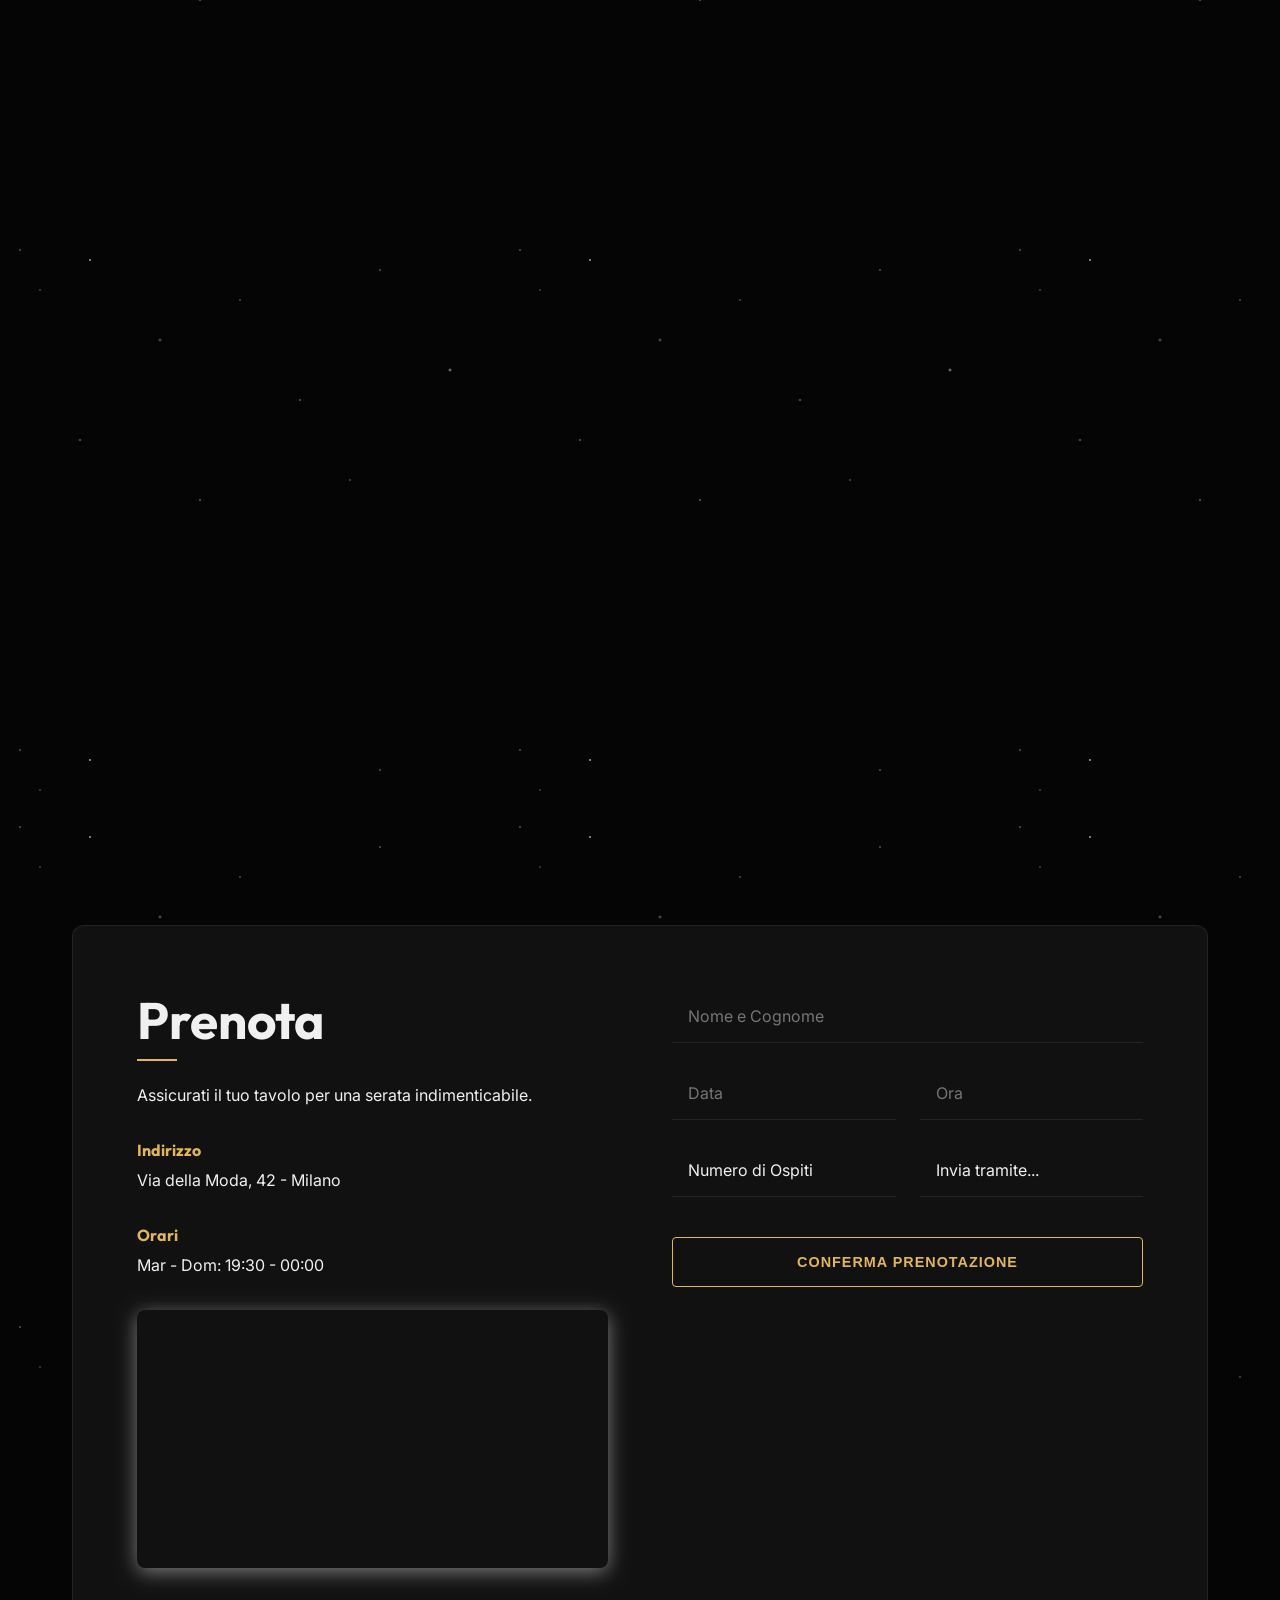
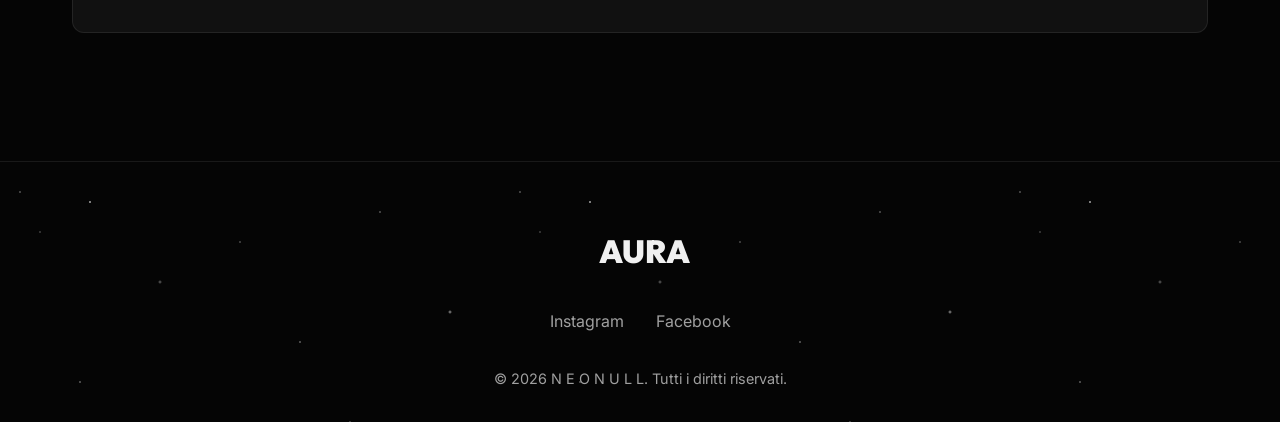
==== commit 0e1b5fbb: "Add files via upload" ====
--- a/index.html
+++ b/index.html
@@ -5,7 +5,7 @@
     <meta name="viewport" content="width=device-width, initial-scale=1.0">
     <title> | Ristorante Moderno</title>
     <meta name="description" content="AURA - Un'esperienza culinaria moderna ed elegante.">
-    <link rel="stylesheet" href="style.css?v=5">
+    <link rel="stylesheet" href="style.css?v=6">
     <link rel="preconnect" href="https://fonts.googleapis.com">
     <link rel="preconnect" href="https://fonts.gstatic.com" crossorigin>
     <link href="https://fonts.googleapis.com/css2?family=Inter:wght@300;400;600;800&family=Outfit:wght@400;700;900&display=swap" rel="stylesheet">
@@ -295,7 +295,7 @@
                 <a href="#" class="scroll-reveal delay-2">Facebook</a>
             </div>
             <div class="footer-copy scroll-reveal delay-3">
-                &copy; 2026 AURA Restaurant. Tutti i diritti riservati.
+                &copy; 2026  N E O N U L L. Tutti i diritti riservati. 
             </div>
         </div>
     </footer>
--- a/style.css
+++ b/style.css
@@ -972,11 +972,21 @@
     padding: 4rem 0 2rem;
     text-align: center;
     position: relative;
-    z-index: 2;
+    z-index: 10;
     background-color: var(--bg-color);
     background-image: var(--starry-pattern);
     background-size: var(--starry-size);
     background-position: var(--starry-pos);
+}
+
+/* Ensure footer content is ALWAYS visible, even if scroll-reveal JS fails */
+footer .footer-content,
+footer .footer-logo,
+footer .footer-social,
+footer .footer-copy {
+    opacity: 1 !important;
+    transform: none !important;
+    visibility: visible !important;
 }
 
 .footer-logo {
@@ -1420,11 +1430,14 @@
     position: relative;
     width: 100%;
     flex-direction: column;
-    transition: transform 0.4s cubic-bezier(0.16, 1, 0.3, 1);
+    transition: transform 0.55s cubic-bezier(0.16, 1, 0.3, 1),
+                box-shadow 0.55s cubic-bezier(0.16, 1, 0.3, 1);
+    will-change: transform;
+    transform-origin: center center;
 }
 
 .dish-item:hover {
-    transform: scale(1.04);
+    transform: scale(1.05);
 }
 
 .dish-card {
@@ -1476,11 +1489,12 @@
     stroke-width: 2px;
     vector-effect: non-scaling-stroke;
     z-index: 5;
-    transition: stroke 0.3s ease;
+    transition: stroke 0.55s ease, filter 0.55s ease;
 }
 
 .dish-item:hover .dish-border-svg {
-    stroke: rgba(255, 255, 255, 0.5);
+    stroke: var(--accent);
+    filter: drop-shadow(0 0 6px color-mix(in srgb, var(--accent) 60%, transparent));
 }
 
 .dish-img {
@@ -1488,14 +1502,15 @@
     height: 100%;
     object-fit: cover;
     pointer-events: none;
-    transition: transform 0.6s cubic-bezier(0.16, 1, 0.3, 1), opacity 0.4s ease;
-    will-change: transform;
+    transition: opacity 0.55s cubic-bezier(0.16, 1, 0.3, 1),
+                transform 0.55s cubic-bezier(0.16, 1, 0.3, 1);
     opacity: 0.8;
+    transform: scale(1);
 }
 
 .dish-item:hover .dish-img {
-    transform: scale(1.08);
     opacity: 1;
+    transform: scale(1.04); /* immagine si ingrandisce leggermente di più per creare depth */
 }
 
 /* Info below the card */
@@ -1503,6 +1518,8 @@
     display: flex;
     align-items: baseline;
     padding: 12px 5px 0;
+    transition: transform 0.55s cubic-bezier(0.16, 1, 0.3, 1),
+                opacity 0.55s ease;
 }
 
 .dish-name {
@@ -1510,6 +1527,11 @@
     font-size: 15px;
     font-family: var(--font-body);
     font-weight: 500;
+    transition: color 0.3s ease;
+}
+
+.dish-item:hover .dish-name {
+    color: var(--accent);
 }
 
 .dish-price {
@@ -1524,6 +1546,7 @@
     font-weight: 700;
     letter-spacing: 0.5px;
     z-index: 10;
+}
     pointer-events: none;
 }
 
